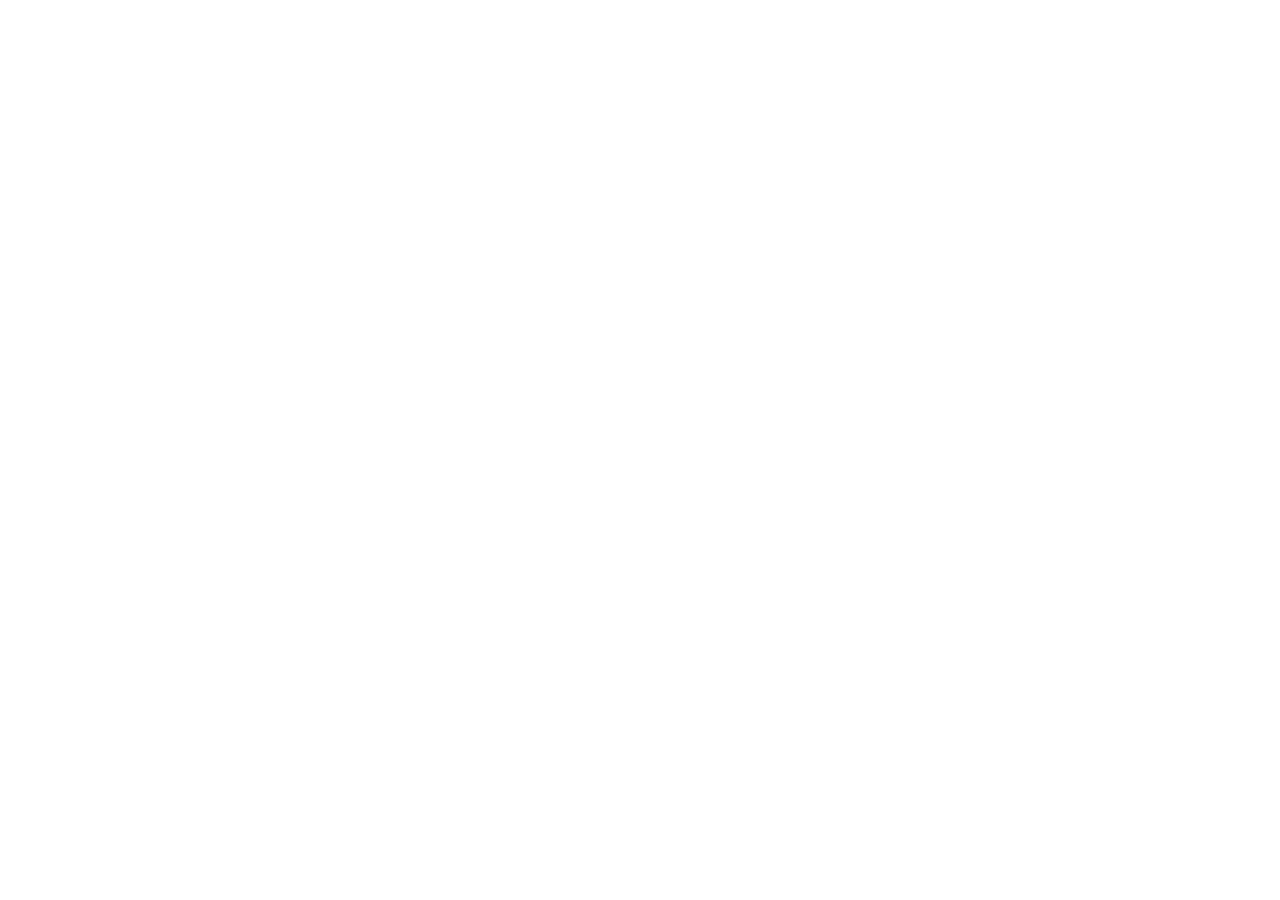
==== 20260713-SPAproject.html @ 319d9d8a "first commit" ====
<!DOCTYPE html>
<html lang="zh-TW">

<head>
    <meta charset="UTF-8">
    <meta name="viewport" content="width=device-width, initial-scale=1.0">
    <title>一頁式商業網站設計作業</title>
    <link rel="stylesheet" href="CSS/bootstrap.min.css">
    <link rel="stylesheet" href="CSS/all.min.css">
    <link rel="stylesheet" href="CSS/20260517burger.css">
    <link rel="stylesheet" href="https://cdnjs.cloudflare.com/ajax/libs/animate.css/4.1.1/animate.min.css" />
    <script src="https://unpkg.com/counterup2@2.0.2/dist/index.js">	</script>
</head>

<body>

</body>

</html>
---- CSS/20260517burger.css ----
/*=======rigisterModal=======*/

/* 全局字體與 Modal 主體 */
.ff-modal-content {
    background-color: #fcfbf7;
    border: 2px solid #4a3b32 !important;
    border-radius: 16px !important;
    font-family: 'Helvetica Neue', Arial, sans-serif;
}

/* 芥末黃頁首 */
.ff-modal-header {
    background-color: #f4d35e;
    border-bottom: 2px solid #4a3b32 !important;
    border-radius: 14px 14px 0 0 !important;
    color: #4a3b32;
}

.ff-btn-close {
    filter: brightness(0.2);
}

/* 左側：會員條款外框 */
.ff-terms-container {
    background-color: #f7f5f0;
    border: 1px solid #e0dbcf;
    border-radius: 8px;
}

.ff-terms-title {
    color: #4a3b32;
}

/* 條款滾動內文區 */
.ff-terms-content {
    max-height: 280px;
    overflow-y: auto;
    font-size: 0.85rem;
    line-height: 1.6;
    color: #6c6359;
}

/* 右側：表單標籤與輸入框 */
.ff-form-label {
    color: #4a3b32;
}

.ff-form-control {
    border-color: #ccd0cf !important;
    border-radius: 6px !important;
    background-color: #fff !important;
}

.ff-form-control:focus {
    border-color: #f4d35e !important;
    /* 聚焦時變成芥末黃 */
    box-shadow: 0 0 0 0.25rem rgba(244, 211, 94, 0.25) !important;
}

/* 條款勾選框與文字 */
.ff-checkbox {
    border-color: #4a3b32 !important;
}

.ff-checkbox-label {
    color: #2a6f97;
}

/* 頁尾按鈕 */
.ff-btn-cancel {
    border-color: #a0988e !important;
    color: #7a7167 !important;
    border-radius: 8px !important;
    font-size: 0.9rem;
}

.ff-btn-cancel:hover {
    background-color: #e0dbcf;
    color: #4a3b32 !important;
}

.ff-btn-submit {
    background-color: #386641 !important;
    color: #ffffff !important;
    border-radius: 8px !important;
    font-size: 0.9rem;
}

.ff-btn-submit:hover {
    background-color: #2a4d31 !important;
}

/*=======loggingModal=======*/

/* 彈窗整體圓角與陰影優化 */
.custom-modal .modal-content {
    border: none;
    border-radius: 16px;
    overflow: hidden;
    box-shadow: 0 10px 30px rgba(0, 0, 0, 0.15);
    background-color: #ffffff;
}

/* 標頭美化：採用藍色漸層 */
.custom-modal .modal-header.bg-primary {
    background: linear-gradient(135deg, #0d6efd 0%, #0a58ca 100%) !important;
    border-bottom: none;
    padding: 20px 24px;
}

.custom-modal .modal-title {
    font-weight: 600;
    letter-spacing: 0.5px;
}

/* 內文區塊間距優化 */
.custom-modal .modal-body {
    padding: 32px 24px;
}

/* 表單標籤與輸入框美化 */
.custom-form-group .form-label {
    font-weight: 500;
    color: #495057;
    margin-bottom: 8px;
    font-size: 0.95rem;
}

.custom-form-group .form-control {
    border: 1.5px solid #dee2e6;
    border-radius: 8px;
    padding: 12px 16px;
    font-size: 0.95rem;
    transition: all 0.2s ease-in-out;
    background-color: #f8f9fa;
}

/* 輸入框聚焦特效 */
.custom-form-group .form-control:focus {
    background-color: #ffffff;
    border-color: #0d6efd;
    box-shadow: 0 0 0 4px rgba(13, 110, 253, 0.15);
    color: #212529;
}

/* 頁尾按鈕美化 */
.custom-modal .modal-footer {
    border-top: 1px solid #f1f3f5;
    padding: 16px 24px 24px;
}

.custom-modal .btn {
    padding: 10px 24px;
    border-radius: 8px;
    font-weight: 500;
    transition: all 0.2s;
}

/* 取消按鈕微調 */
.custom-modal .btn-cancel {
    background-color: #e9ecef;
    border: none;
    color: #495057;
}

.custom-modal .btn-cancel:hover {
    background-color: #dee2e6;
    color: #212529;
}

/* 登入按鈕微調 */
.custom-modal .btn-login {
    background-color: #0d6efd;
    border: none;
    box-shadow: 0 4px 12px rgba(13, 110, 253, 0.2);
}

.custom-modal .btn-login:hover {
    background-color: #0b5ed7;
    transform: translateY(-1px);
    box-shadow: 0 6px 16px rgba(13, 110, 253, 0.3);
}

.custom-modal .btn-login:active {
    transform: translateY(0);
}

/*=======Carousel=======*/

/* --- 輪播圖主體與背景優化 --- */
.custom-commercial-carousel .carousel-item {
    height: 90vh;
    /* 承襲原本的高度設定 */
    background-position: center center;
    background-size: cover;
    background-repeat: no-repeat;
    position: relative;
    overflow: hidden;
}

/* 商業感核心：微漸層遮罩，避免高亮度圖片讓白字隱形 */
.custom-commercial-carousel .carousel-overlay {
    position: absolute;
    top: 0;
    left: 0;
    width: 100%;
    height: 100%;
    background: linear-gradient(180deg,
            rgba(0, 0, 0, 0.2) 0%,
            rgba(0, 0, 0, 0.4) 60%,
            rgba(0, 0, 0, 0.6) 100%);
    z-index: 1;
}

/* --- 文字內容區塊精緻化 --- */
.custom-commercial-carousel .carousel-caption {
    z-index: 2;
    bottom: 15%;
    /* 稍微往上提，留白更顯大氣 */
    padding: 0 20px;
    text-shadow: 0 2px 10px rgba(0, 0, 0, 0.3);
}

/* 文字細節調整 */
.custom-commercial-carousel .tracking-wide {
    letter-spacing: 2px;
    /* 字距加寬，營造品牌高級感 */
}

.custom-commercial-carousel .opacity-90 {
    opacity: 0.85;
    line-height: 1.8;
    /* 加大行距，適合 100 字左右的長文 */
}

.custom-commercial-carousel .max-w-600 {
    max-width: 650px;
    /* 限制內文寬度，避免文字在寬螢幕散開 */
}

/* --- 指示器 (Indicators) 改為現代感條狀 --- */
.custom-commercial-carousel .carousel-indicators [button] {
    display: none;
    /* 防呆 */
}

.custom-commercial-carousel .carousel-indicators button {
    width: 30px;
    height: 4px;
    border-radius: 2px;
    background-color: rgba(255, 255, 255, 0.4);
    border: none;
    margin: 0 5px;
    transition: all 0.3s ease;
}

.custom-commercial-carousel .carousel-indicators button.active {
    width: 50px;
    /* 點選時拉長，充滿動態感 */
    background-color: #ffffff;
}

/* --- 左右控制鈕 (Controls) 高級感微調 --- */
.custom-commercial-carousel .carousel-control-prev,
.custom-commercial-carousel .carousel-control-next {
    width: 5%;
    opacity: 0;
    /* 平時隱藏 */
    transition: all 0.3s ease;
    z-index: 3;
}

/* 滑鼠滑入輪播圖時，控制鈕才溫和浮現 */
.custom-commercial-carousel:hover .carousel-control-prev,
.custom-commercial-carousel:hover .carousel-control-next {
    opacity: 0.7;
}

.custom-commercial-carousel .carousel-control-prev:hover,
.custom-commercial-carousel .carousel-control-next:hover {
    opacity: 1;
}

/* 控制鈕圓形輕奢感外框 */
.custom-commercial-carousel .carousel-control-prev-icon,
.custom-commercial-carousel .carousel-control-next-icon {
    background-size: 45%;
    background-color: rgba(255, 255, 255, 0.1);
    border: 1px solid rgba(255, 255, 255, 0.3);
    padding: 24px;
    border-radius: 50%;
    backdrop-filter: blur(4px);
    /* 磨砂玻璃效果 */
    transition: all 0.2s ease;
}

.custom-commercial-carousel .carousel-control-prev-icon:hover,
.custom-commercial-carousel .carousel-control-next-icon:hover {
    background-color: #ffffff;
    border-color: #ffffff;
    color: #000000;
    filter: invert(1);
    /* 懸停時箭頭變黑色 */
}

/* --- 商業轉場動畫：文字淡入上浮 --- */
.custom-commercial-carousel .carousel-item.active .carousel-caption h5 {
    animation: fadeInUp 0.8s ease forwards;
}

.custom-commercial-carousel .carousel-item.active .carousel-caption p {
    animation: fadeInUp 0.8s ease forwards 0.2s;
    /* 延遲 0.2 秒 */
    opacity: 0;
}

.custom-commercial-carousel .carousel-item.active .caption-action {
    animation: fadeInUp 0.8s ease forwards 0.4s;
    /* 延遲 0.4 秒 */
    opacity: 0;
}

@keyframes fadeInUp {
    from {
        opacity: 0;
        transform: translateY(20px);
    }

    to {
        opacity: 1;
        transform: translateY(0);
    }
}

/*=======Section4=======*/

/* 自訂商業質感樣式 */
.custom-section {
    background-color: #f8f9fa;
    /* bg-light */
    padding-top: 3rem;
    padding-bottom: 3rem;
}

.custom-card {
    background-color: #ffffff;
    border-radius: 1rem;
    /* rounded-4 */
    overflow: hidden;
    box-shadow: 0 .125rem .25rem rgba(0, 0, 0, .075);
    /* shadow-sm */
}

/* 左側圖片區塊 */
.feature-image {
    background-image: url(../images/fastfood4.jpg);
    background-position: center center;
    background-size: cover;
    min-height: 350px;
    /* 確保手機版有一定高度不扁塌 */
}

/* 右側文字區塊 */
.feature-content {
    padding: 1.5rem;
}

/* 讓大標題更有張力 */
.main-title {
    letter-spacing: -1px;
    font-weight: 900;
    /* fw-black */
}

/* 質感小標籤 */
.badge-highlight {
    background-color: #f8d7da;
    /* bg-danger-subtle */
    color: #dc3545;
    /* text-danger */
    padding: 0.25rem 0.5rem;
    border-radius: 0.375rem;
    font-size: 1.25rem;
    /* fs-5 */
    vertical-align: middle;
    font-weight: bold;
}

/* 內文微調 */
.desc-text {
    max-width: 500px;
    line-height: 1.6;
}

/* 數據區塊 */
.stat-border {
    border-top: 1px solid #dee2e6;
    /* border-light */
    padding-top: 1.5rem;
}

.stat-number {
    font-weight: 900;
    color: #1e4620 !important;
    /* 高級感深綠色 */
    margin-bottom: 0;
}

.stat-unit {
    font-size: 0.875rem;
    /* fs-6 */
    color: #6c757d;
    /* text-muted */
    font-weight: normal;
}

/* ── Section 6 ─ 企業形象三欄 ──────────────────── */

#s06 {
    background: #0f0f0f;
    padding: 5rem 0;
}

.s06-container {
    max-width: 1100px;
    margin: 0 auto;
    padding: 0 1.5rem;
}

/* 三欄 Grid，中間細線分隔 */
.s06-grid {
    display: grid;
    grid-template-columns: repeat(3, 1fr);
    gap: 2px;
    background: #222;
    /* 露出的 2px gap 即為分隔線顏色 */
    border: 2px solid #222;
    border-radius: 18px;
    overflow: hidden;
}

/* 每一欄 */
.s06-card {
    background: #0f0f0f;
    padding: 3.5rem 2.5rem;
    display: flex;
    flex-direction: column;
    align-items: center;
    text-align: center;
    border-top: 3px solid transparent;
    transition: background 0.3s;
}

.s06-card:hover {
    background: #161616;
}

/* 上方 accent 色條 */
.s06-c1 {
    border-top-color: #e8a820;
}

.s06-c2 {
    border-top-color: #4ab8d4;
}

.s06-c3 {
    border-top-color: #888;
}

/* 圓形 icon 底座 */
.s06-icon-wrap {
    width: 90px;
    height: 90px;
    border-radius: 50%;
    display: flex;
    align-items: center;
    justify-content: center;
    margin-bottom: 1.8rem;
    font-size: 2.2rem;
    flex-shrink: 0;
}

.s06-c1 .s06-icon-wrap {
    background: rgba(232, 168, 32, .12);
    color: #e8a820;
}

.s06-c2 .s06-icon-wrap {
    background: rgba(74, 184, 212, .12);
    color: #4ab8d4;
}

.s06-c3 .s06-icon-wrap {
    background: rgba(200, 200, 200, .08);
    color: #bbb;
}

/* 小標籤（eyebrow） */
.s06-eyebrow {
    font-size: 0.72rem;
    font-weight: 700;
    letter-spacing: 0.18em;
    text-transform: uppercase;
    margin-bottom: 0.6rem;
}

.s06-c1 .s06-eyebrow {
    color: #e8a820;
}

.s06-c2 .s06-eyebrow {
    color: #4ab8d4;
}

.s06-c3 .s06-eyebrow {
    color: #888;
}

/* 主標題 */
.s06-title {
    font-size: 1.15rem;
    font-weight: 700;
    color: #f0f0f0;
    line-height: 1.55;
    margin-bottom: 0;
}

/* 短底線裝飾 */
.s06-divider {
    width: 32px;
    height: 2px;
    border-radius: 2px;
    margin: 1.1rem auto;
    flex-shrink: 0;
}

.s06-c1 .s06-divider {
    background: #e8a820;
}

.s06-c2 .s06-divider {
    background: #4ab8d4;
}

.s06-c3 .s06-divider {
    background: #666;
}

/* 內文 */
.s06-body {
    font-size: 0.9rem;
    color: #999;
    line-height: 1.9;
    margin: 0;
}

/* ── Section 7 ─ 服務項目（左圖右文） ──────────── */

#s07 {
    background: #f5f3ee;
    min-height: 520px;
}

/* 圖片右側漸層，讓圖自然收邊 */
.s07-img-overlay {
    position: absolute;
    inset: 0;
    background: linear-gradient(to right, rgba(0, 0, 0, .15) 0%, rgba(0, 0, 0, 0) 100%);
    pointer-events: none;
}

/* 整體文字卡片 */
.s07-text {
    background: #f5f3ee !important;
    padding: 4rem 3rem !important;
    margin: 0 !important;
    border-radius: 0 !important;
    z-index: 1;
}

/* eyebrow 小標籤 */
.s07-eyebrow {
    font-size: 0.72rem;
    font-weight: 700;
    letter-spacing: 0.2em;
    text-transform: uppercase;
    color: #c08a10;
    margin-bottom: 0.7rem;
}

/* 主標題：左側金色邊線 */
.s07-heading {
    font-size: 1.6rem !important;
    font-weight: 800 !important;
    color: #111 !important;
    line-height: 1.45 !important;
    border-left: 4px solid #e8a820;
    padding-left: 1rem;
    margin-bottom: 1.2rem !important;
}

/* 主內文 */
.s07-body {
    font-size: 0.93rem;
    color: #555;
    line-height: 1.9;
    margin-bottom: 1.8rem;
    padding-left: 1.1rem;
}

/* 查看更多按鈕 */
.s07-btn {
    display: inline-block;
    padding: 0.55rem 2rem;
    border: 2px solid #2a7a2a !important;
    border-radius: 30px !important;
    color: #2a7a2a !important;
    font-size: 0.88rem;
    font-weight: 700;
    letter-spacing: 0.06em;
    background: transparent !important;
    margin-bottom: 2.2rem;
    transition: background 0.2s, color 0.2s;
}

.s07-btn:hover {
    background: #2a7a2a !important;
    color: #fff !important;
}

/* Features 區域：上分隔線 */
.s07-features-row {
    border-top: 1px solid #dedad2;
    padding-top: 1rem;
    margin-top: 0.5rem;
}

/* 單一 feature 卡 */
.s07-feature {
    display: flex;
    flex-direction: column;
    gap: 0.4rem;
}

/* icon 小方塊 */
.s07-feature-icon {
    width: 40px;
    height: 40px;
    border-radius: 10px;
    background: #fff8e6;
    border: 1px solid #f0e0a8;
    display: flex;
    align-items: center;
    justify-content: center;
    font-size: 1rem;
    color: #e8a820;
    margin-bottom: 0.5rem;
}

/* feature 小標題 */
.s07-feature-title {
    font-size: 1rem !important;
    font-weight: 700 !important;
    color: #111 !important;
    margin-bottom: 0.3rem !important;
}

/* feature 說明文字 */
.s07-feature-body {
    font-size: 0.87rem;
    color: #777;
    line-height: 1.85;
    margin: 0;
}

/* RWD：手機時左側圖收起，內容全寬 */
@media (max-width: 768px) {
    #s07 {
        min-height: auto;
    }

    .s07-text {
        padding: 2.5rem 1.5rem !important;
    }
}

/* RWD：768px 以下改單欄 */
@media (max-width: 768px) {
    .s06-grid {
        grid-template-columns: 1fr;
        gap: 1px;
    }

    .s06-card {
        padding: 2.5rem 1.8rem;
        border-top-width: 0;
        border-left: 3px solid transparent;
    }

    .s06-c1 {
        border-left-color: #e8a820;
        border-top: none;
    }

    .s06-c2 {
        border-left-color: #4ab8d4;
        border-top: none;
    }

    .s06-c3 {
        border-left-color: #888;
        border-top: none;
    }
}

/* 媒體查詢：電腦版 (md 以上) 文字靠左，並加大內襯空間 */
@media (min-width: 768px) {
    .feature-content {
        padding: 3rem !important;
        text-align: left !important;
    }
}
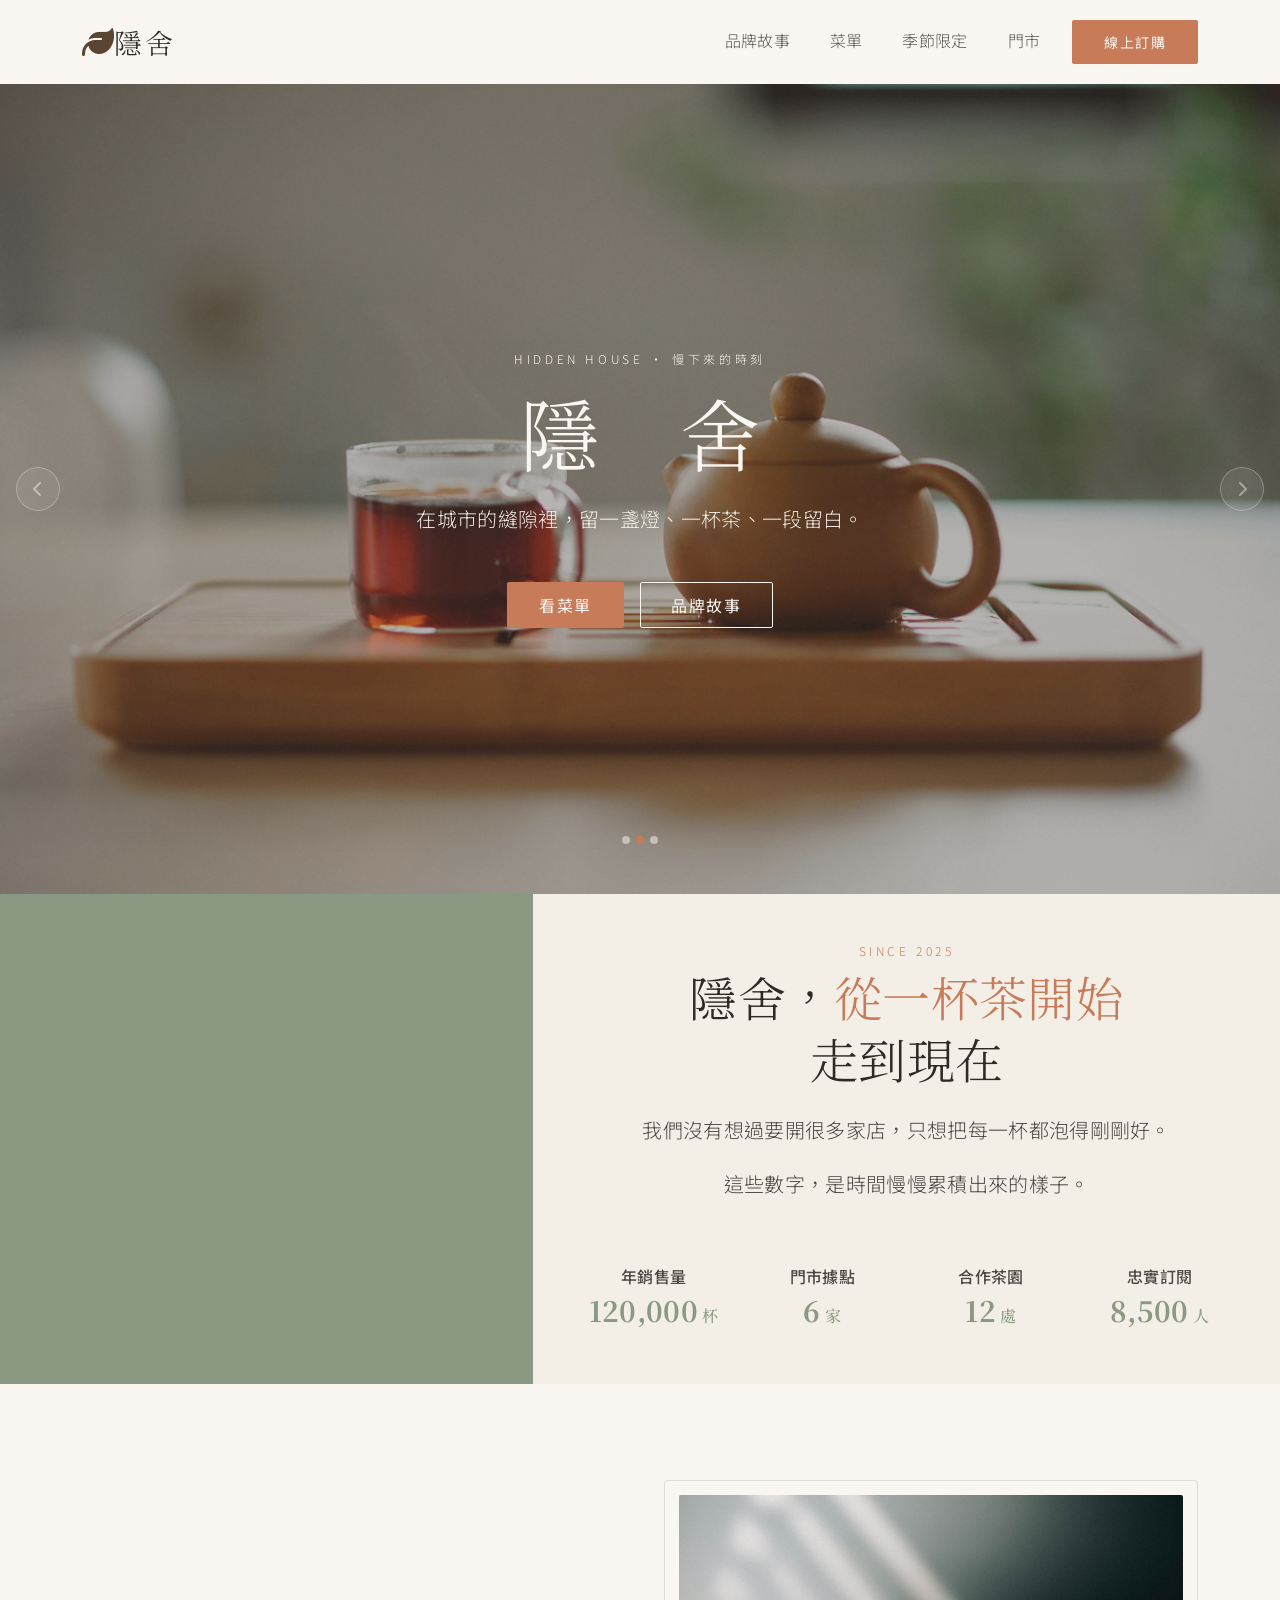
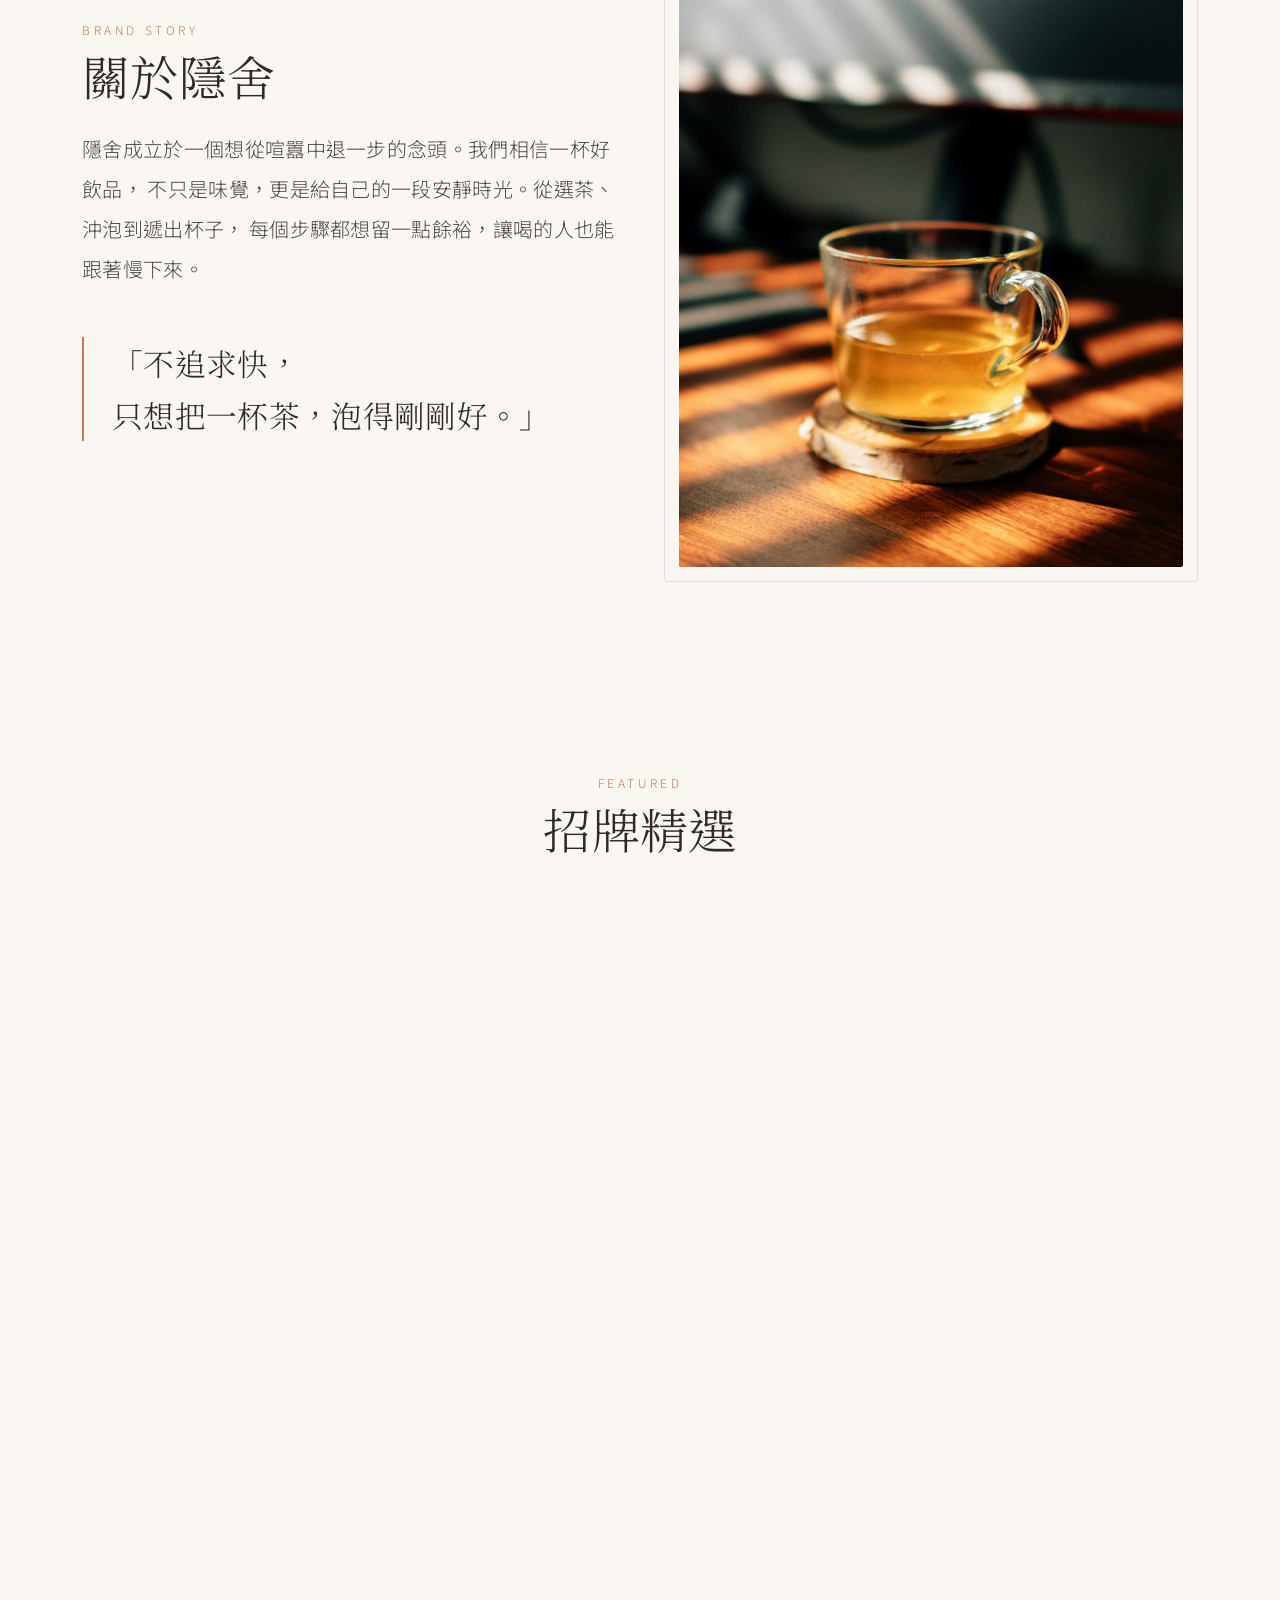
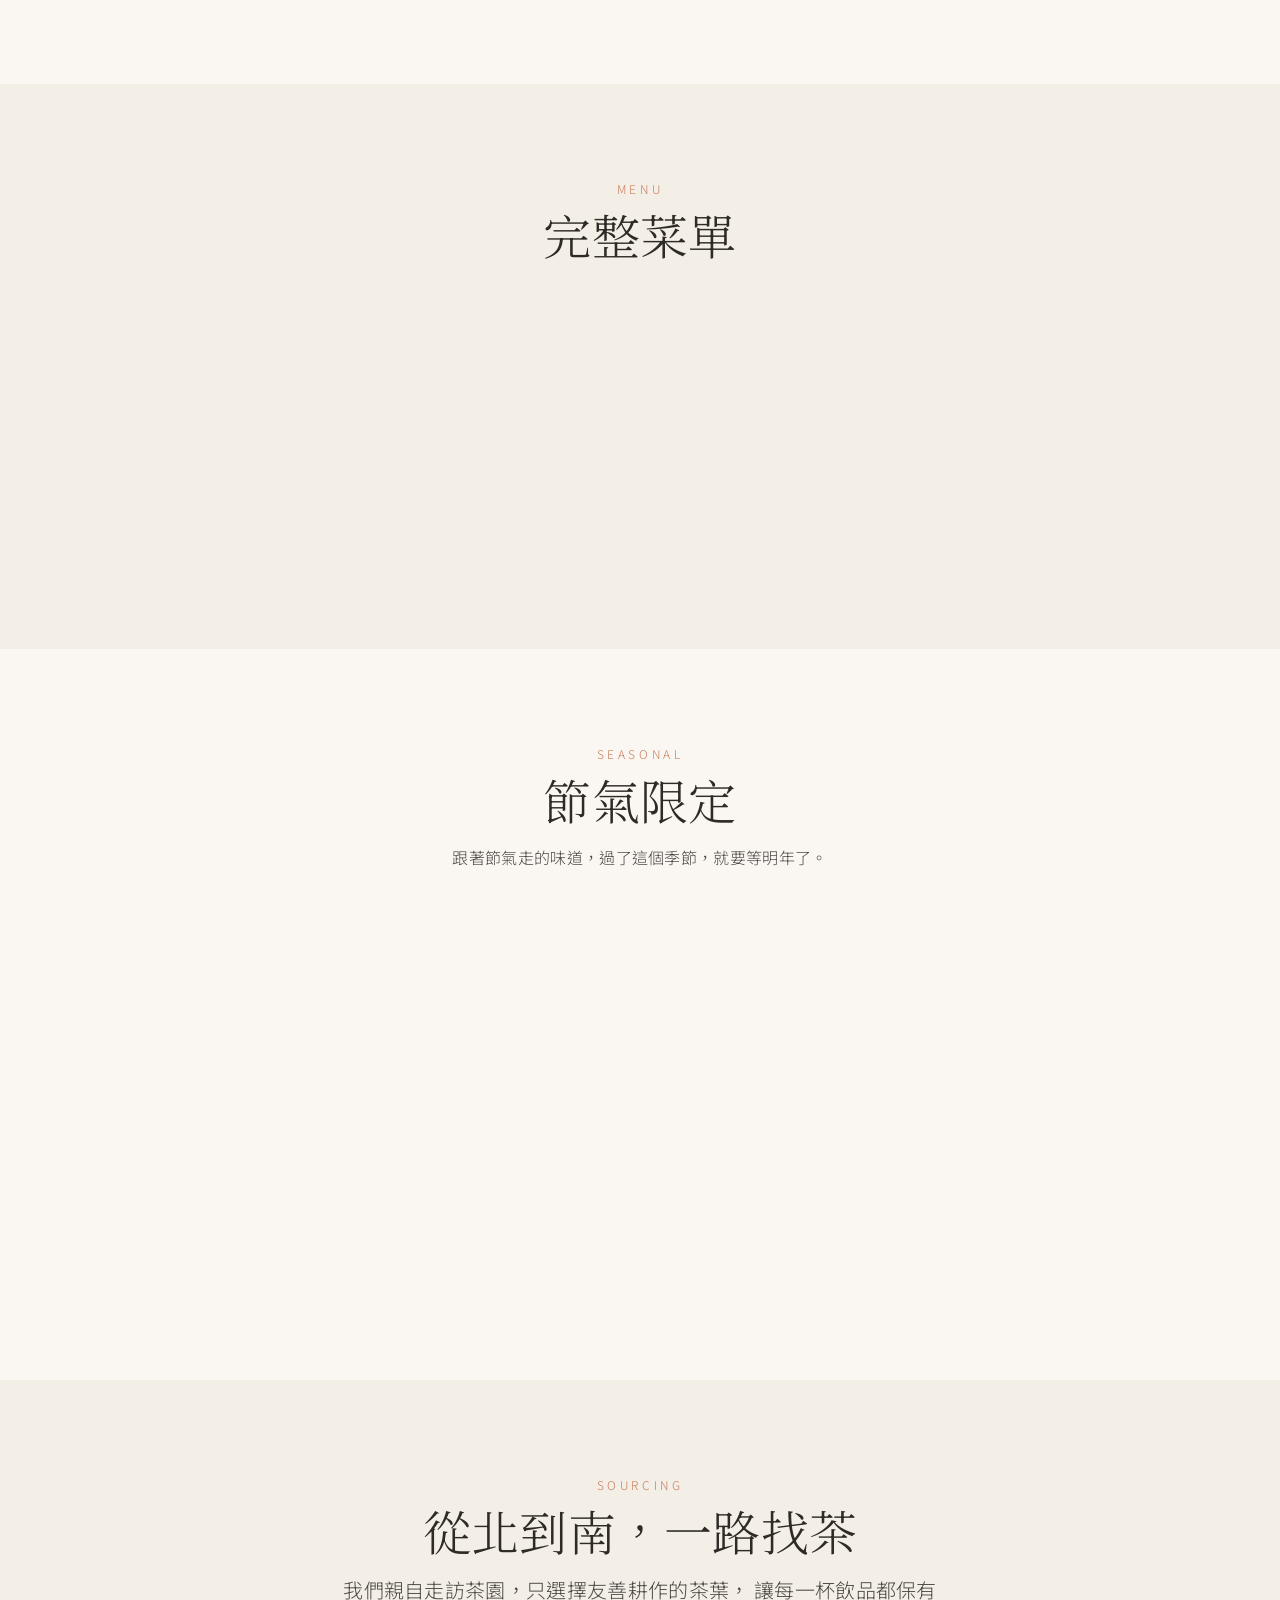
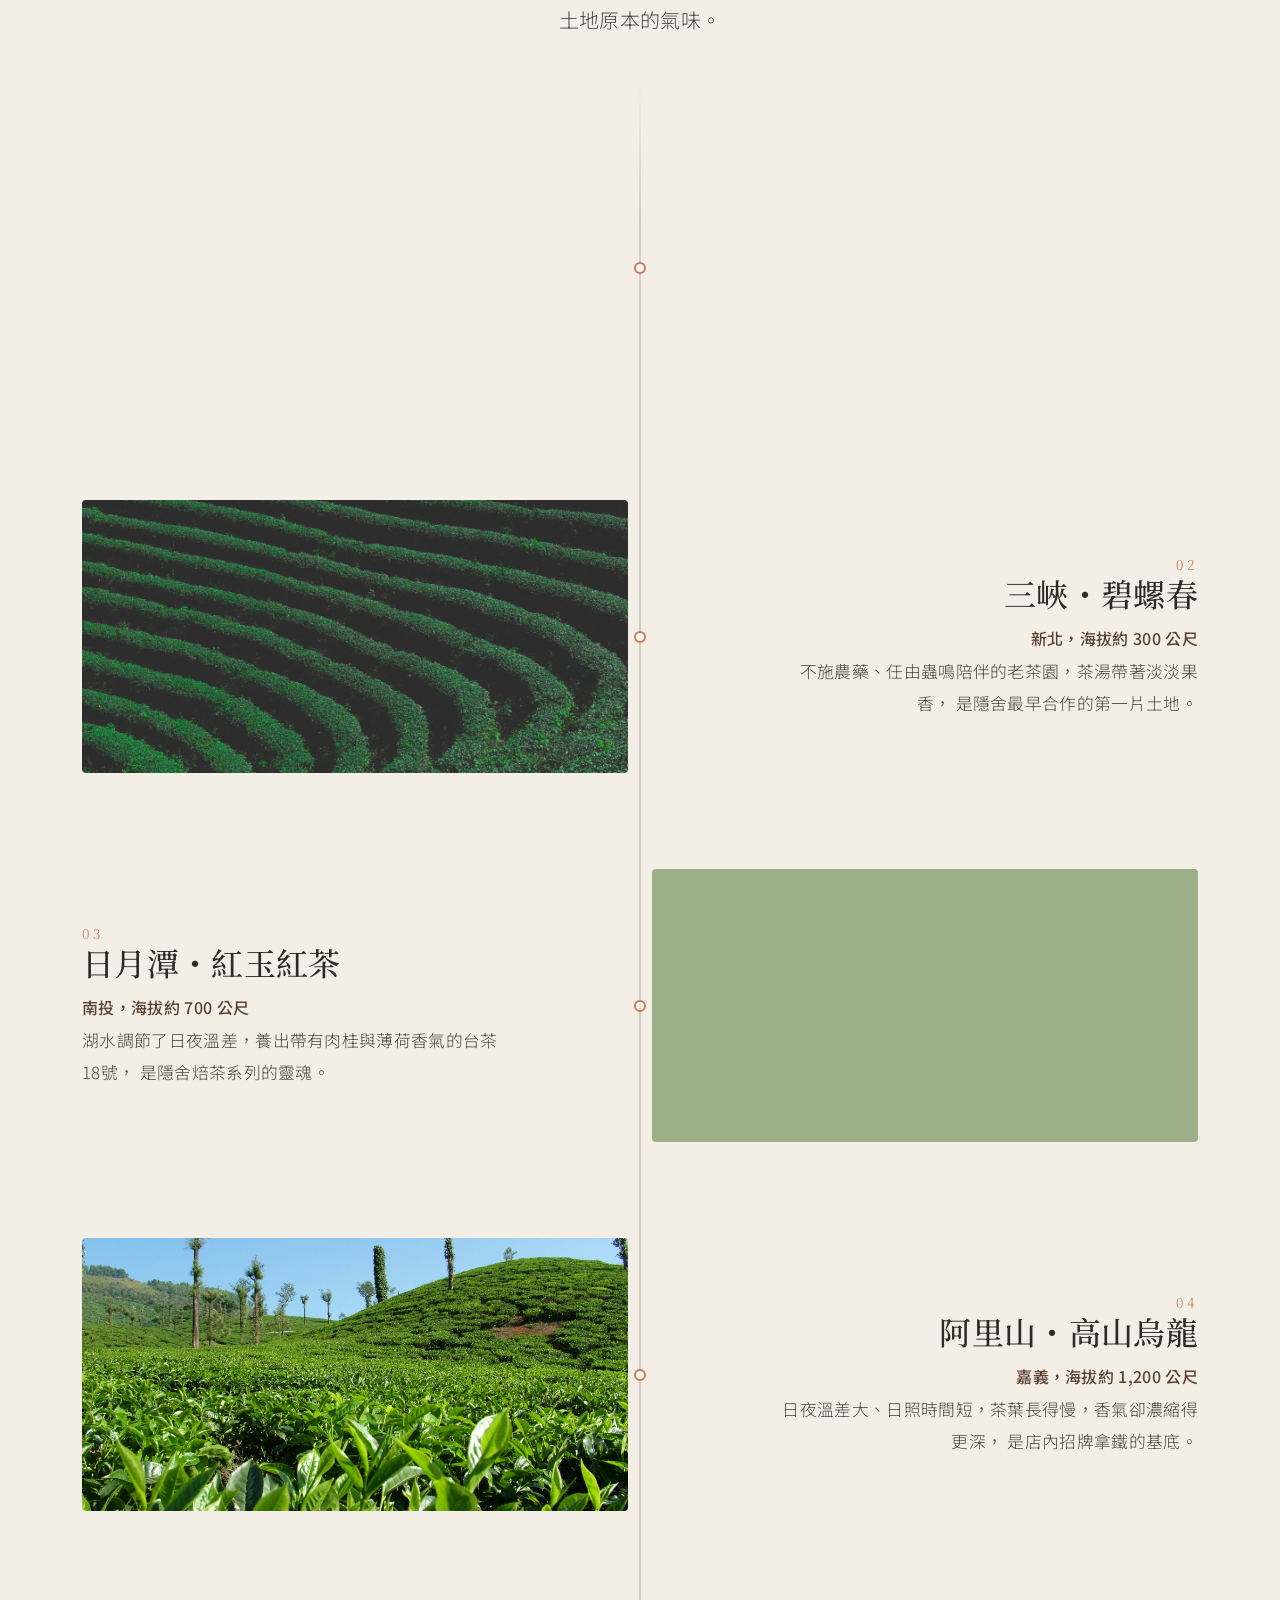
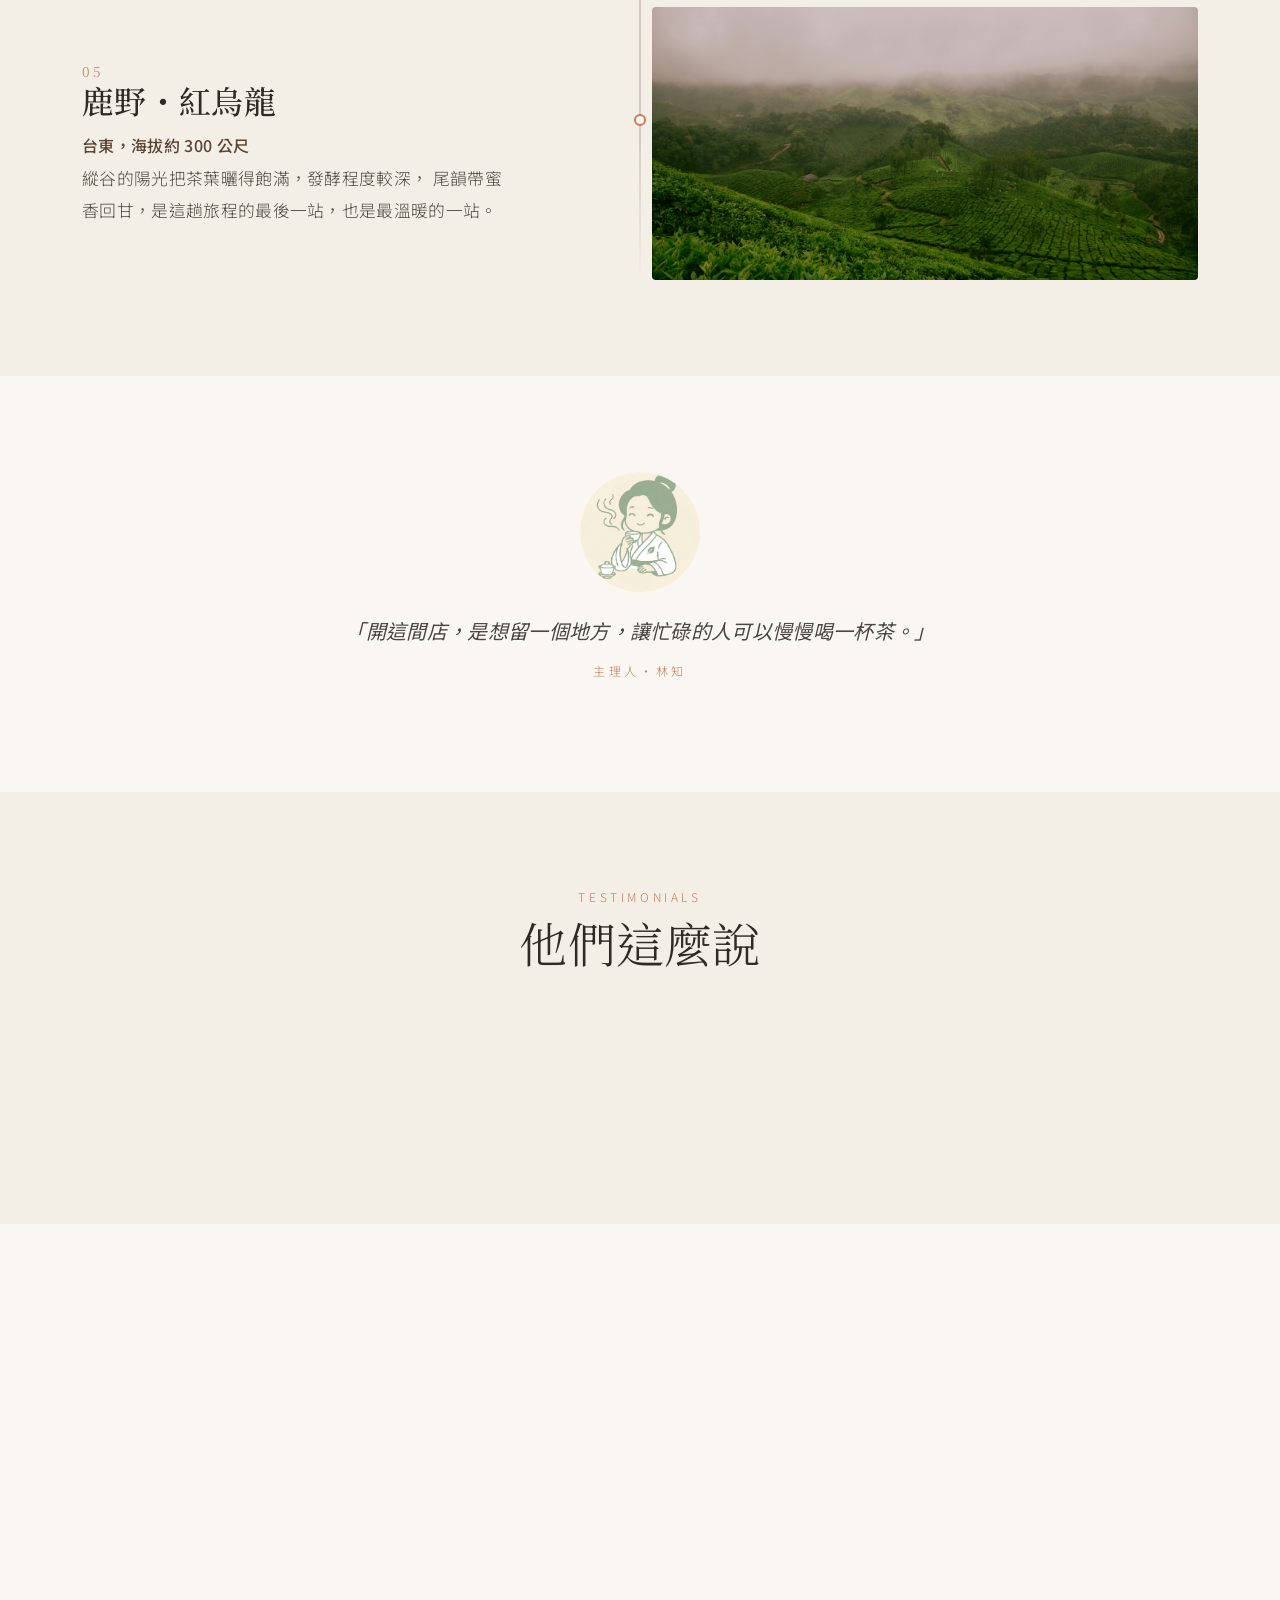
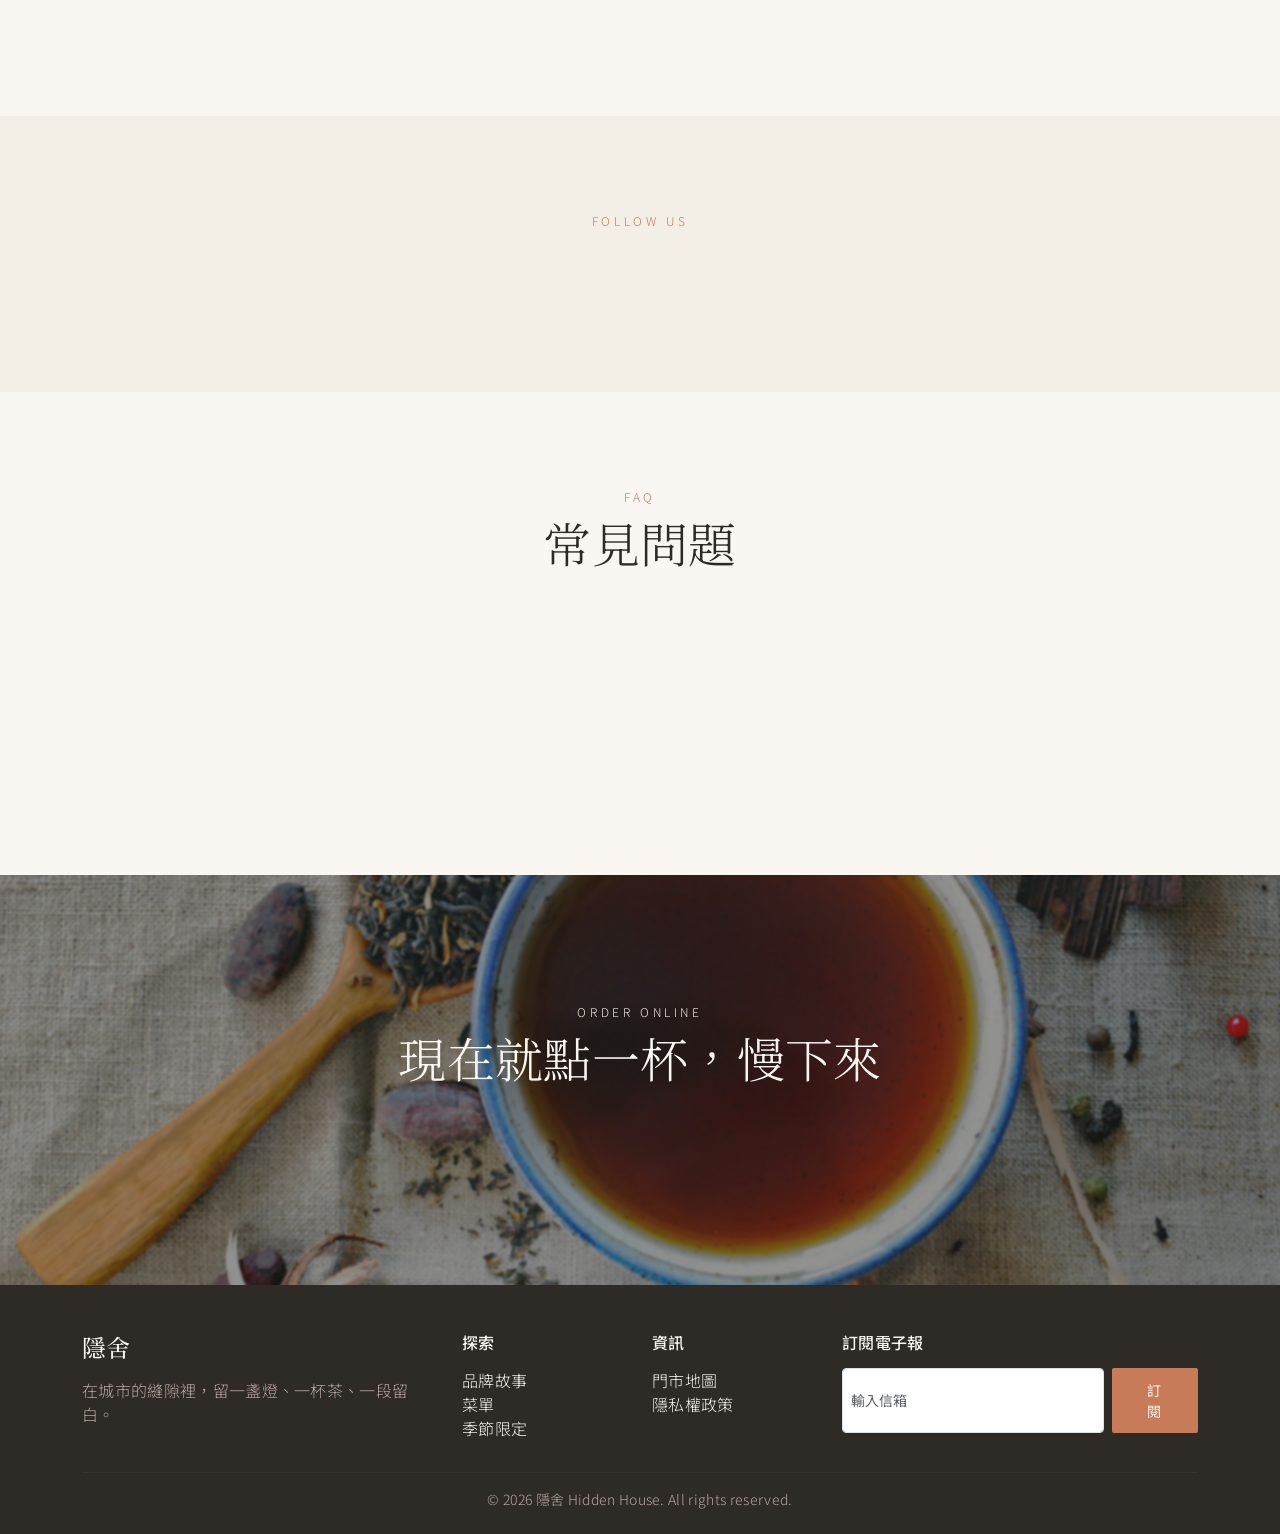
==== commit 9ee70c65: "V1.0" ====
--- a/20260713-SPAproject.html
+++ b/20260713-SPAproject.html
@@ -1,19 +1,945 @@
 <!DOCTYPE html>
-<html lang="zh-TW">
+<html lang="zh-Hant">
 
 <head>
     <meta charset="UTF-8">
     <meta name="viewport" content="width=device-width, initial-scale=1.0">
-    <title>一頁式商業網站設計作業</title>
-    <link rel="stylesheet" href="CSS/bootstrap.min.css">
-    <link rel="stylesheet" href="CSS/all.min.css">
-    <link rel="stylesheet" href="CSS/20260517burger.css">
-    <link rel="stylesheet" href="https://cdnjs.cloudflare.com/ajax/libs/animate.css/4.1.1/animate.min.css" />
-    <script src="https://unpkg.com/counterup2@2.0.2/dist/index.js">	</script>
+    <title>隱舍 Hidden House</title>
+
+    <!-- Bootstrap 5 -->
+    <link rel="stylesheet" href="CSS/color.css">
+    <link href="https://cdnjs.cloudflare.com/ajax/libs/bootstrap/5.3.3/css/bootstrap.min.css" rel="stylesheet">
+    <link href="https://cdnjs.cloudflare.com/ajax/libs/font-awesome/6.5.2/css/all.min.css" rel="stylesheet">
+    <link rel="stylesheet" href="https://cdnjs.cloudflare.com/ajax/libs/animate.css/4.1.1/animate.min.css">
+    <link
+        href="https://fonts.googleapis.com/css2?family=Noto+Serif+TC:wght@400;600;700&family=Noto+Sans+TC:wght@300;400;500&display=swap"
+        rel="stylesheet">
+    <script src="https://unpkg.com/counterup2@2.0.2/dist/index.js"></script>
+    <style>
+        :root {
+            /* 主色 Primary */
+            --oat-white: #F3EEE6;
+            --misty-blue: #A8B5B8;
+            --matcha-green: #8A9A82;
+
+            /* 輔色 Secondary */
+            --caramel-brown: #B08968;
+            --lotus-pink: #D9BBB0;
+            --sage-green: #9CAF88;
+            --taro-grey: #B7A6A0;
+            --milktea-brown: #C9A27E;
+
+            /* 點綴色 Accent */
+            --terracotta: #C77B58;
+            --honey-yellow: #E8B86D;
+            --pine-teal: #7A9E9F;
+            --misty-pink: #E3C9C0;
+
+            /* 文字/背景/線條 */
+            --cocoa-brown: #5C4433;
+            --ink-black: #2E2A26;
+            --warm-white: #FAF7F2;
+            --graphite-grey: #4A4744;
+        }
+
+        body {
+            font-family: 'Noto Sans TC', sans-serif;
+            color: var(--cocoa-brown);
+            background-color: var(--warm-white);
+            font-weight: 300;
+            letter-spacing: 0.02em;
+        }
+
+        h1,
+        h2,
+        h3,
+        .display-font {
+            font-family: 'Noto Serif TC', serif;
+            color: var(--ink-black);
+        }
+
+        .section-pad {
+            padding: 6rem 0;
+        }
+
+        .section-divider {
+            width: 1px;
+            height: 48px;
+            background: var(--graphite-grey);
+            opacity: 0.3;
+            margin: 0 auto;
+        }
+
+        .btn-terracotta {
+            background-color: var(--terracotta);
+            color: var(--warm-white);
+            border: none;
+            padding: 0.7rem 2rem;
+            border-radius: 2px;
+            letter-spacing: 0.1em;
+        }
+
+        .btn-terracotta:hover {
+            background-color: var(--caramel-brown);
+            color: var(--warm-white);
+        }
+
+        .btn-outline-brand {
+            border: 1px solid var(--graphite-grey);
+            color: var(--ink-black);
+            padding: 0.65rem 1.9rem;
+            border-radius: 2px;
+            letter-spacing: 0.1em;
+        }
+
+        .btn-outline-brand:hover {
+            background-color: var(--ink-black);
+            color: var(--warm-white);
+        }
+
+        .eyebrow {
+            letter-spacing: 0.3em;
+            font-size: 0.75rem;
+            color: var(--terracotta);
+            text-transform: uppercase;
+        }
+
+        .bg-soft {
+            background-color: var(--oat-white);
+        }
+
+        .bg-sage {
+            background-color: var(--sage-green);
+        }
+
+        .card-brand {
+            background: var(--warm-white);
+            border: 1px solid rgba(74, 71, 68, 0.1);
+            border-radius: 4px;
+            transition: transform .3s ease;
+        }
+
+        .card-brand:hover {
+            transform: translateY(-6px);
+        }
+
+        footer a {
+            color: var(--warm-white);
+        }
+
+        /* Hero 輪播按鍵 */
+        .carousel-control-prev,
+        .carousel-control-next {
+            z-index: 3;
+            width: 6%;
+        }
+
+        .hero-arrow {
+            display: inline-flex;
+            align-items: center;
+            justify-content: center;
+            width: 44px;
+            height: 44px;
+            border-radius: 50%;
+            background: rgba(250, 247, 242, 0.15);
+            border: 1px solid rgba(250, 247, 242, 0.6);
+            color: var(--warm-white);
+            font-size: 1rem;
+            backdrop-filter: blur(2px);
+            transition: background .3s ease;
+        }
+
+        .carousel-control-prev:hover .hero-arrow,
+        .carousel-control-next:hover .hero-arrow {
+            background: rgba(199, 123, 88, 0.7);
+            border-color: var(--terracotta);
+        }
+
+        #heroCarousel .carousel-indicators {
+            z-index: 3;
+        }
+
+        #heroCarousel .carousel-indicators button {
+            background-color: var(--warm-white);
+            opacity: 0.5;
+            width: 8px;
+            height: 8px;
+            border-radius: 50%;
+        }
+
+        #heroCarousel .carousel-indicators button.active {
+            opacity: 1;
+            background-color: var(--terracotta);
+        }
+
+        .wow {
+            visibility: hidden;
+        }
+
+        @media (prefers-reduced-motion: reduce) {
+            .wow {
+                visibility: visible !important;
+                animation: none !important;
+            }
+        }
+    </style>
 </head>
 
-<body>
-
+<body data-bs-spy="scroll" data-bs-target="#navMenu" data-bs-offset="90" tabindex="0">
+
+    <!-- ========== 1. NAVBAR 導覽列 ========== -->
+    <nav class="navbar navbar-expand-lg sticky-top" id="mainNav" style="background-color: var(--warm-white);">
+        <div class="container py-2">
+            <i class="fa-solid fa-leaf fa-2x"></i>
+            <a class="navbar-brand display-font fs-3" href="#hero" style="letter-spacing:0.1em;">隱舍</a>
+            <button class="navbar-toggler" type="button" data-bs-toggle="collapse" data-bs-target="#navMenu">
+                <span class="navbar-toggler-icon"></span>
+            </button>
+            <div class="collapse navbar-collapse justify-content-end" id="navMenu">
+                <ul class="navbar-nav gap-lg-4 text-center">
+                    <li class="nav-item"><a class="nav-link" href="#s04-story-manifesto">品牌故事</a></li>
+                    <li class="nav-item"><a class="nav-link" href="#menu">菜單</a></li>
+                    <li class="nav-item"><a class="nav-link" href="#seasonal">季節限定</a></li>
+                    <li class="nav-item"><a class="nav-link" href="#locator">門市</a></li>
+                    <li class="nav-item"><a class="btn btn-terracotta btn-sm" href="#order">線上訂購</a></li>
+                </ul>
+            </div>
+        </div>
+    </nav>
+
+    <!-- ========== 2. HERO 首頁主視覺 ========== -->
+    <header id="hero" class="position-relative" style="min-height: 90vh; overflow: hidden;">
+        <!-- 背景輪播 -->
+        <div id="heroCarousel" class="carousel slide position-absolute top-0 start-0 w-100 h-100"
+            data-bs-ride="carousel" data-bs-interval="4000">
+            <div class="carousel-inner h-100">
+                <div class="carousel-item active h-100" style="min-height: 90vh; background-color: var(--misty-blue);">
+                    <img src="images/tea1.jpg" class="w-100 h-100" style="object-fit:cover;">
+                </div>
+                <div class="carousel-item h-100" style="min-height: 90vh; background-color: var(--sage-green);">
+                    <img src="images/tea4.jpg" class="w-100 h-100" style="object-fit:cover;">
+                </div>
+                <div class="carousel-item h-100" style="min-height: 90vh; background-color: var(--milktea-brown);">
+                    <img src="images/tea3.jpg" class="w-100 h-100" style="object-fit:cover;">
+                </div>
+            </div>
+
+            <!-- 左右切換按鍵 -->
+            <button class="carousel-control-prev" type="button" data-bs-target="#heroCarousel" data-bs-slide="prev">
+                <span class="hero-arrow"><i class="fa-solid fa-chevron-left"></i></span>
+                <span class="visually-hidden">上一張</span>
+            </button>
+            <button class="carousel-control-next" type="button" data-bs-target="#heroCarousel" data-bs-slide="next">
+                <span class="hero-arrow"><i class="fa-solid fa-chevron-right"></i></span>
+                <span class="visually-hidden">下一張</span>
+            </button>
+
+            <!-- 底部指示點 -->
+            <div class="carousel-indicators" style="bottom: 24px;">
+                <button type="button" data-bs-target="#heroCarousel" data-bs-slide-to="0" class="active"></button>
+                <button type="button" data-bs-target="#heroCarousel" data-bs-slide-to="1"></button>
+                <button type="button" data-bs-target="#heroCarousel" data-bs-slide-to="2"></button>
+            </div>
+        </div>
+
+        <!-- 暗色遮罩，確保文字可讀 -->
+        <div class="position-absolute top-0 start-0 w-100 h-100" style="background: rgba(46,42,38,0.35); z-index: 1;">
+        </div>
+
+        <!-- 文字內容 -->
+        <div class="container position-relative text-center d-flex flex-column justify-content-center align-items-center"
+            style="min-height: 90vh; z-index: 2;">
+            <p class="eyebrow mb-3" style="color: var(--warm-white);">HIDDEN HOUSE · 慢下來的時刻</p>
+            <h1 class="display-1 display-font mb-4" style="color: var(--warm-white);">隱　舍</h1>
+            <p class="fs-5 mb-5 mx-auto" style="max-width: 560px; color: var(--oat-white);">
+                在城市的縫隙裡，留一盞燈、一杯茶、一段留白。
+            </p>
+            <div class="d-flex justify-content-center gap-3">
+                <a href="#menu" class="btn btn-terracotta">看菜單</a>
+                <a href="#s04-story-manifesto" class="btn btn-outline-brand"
+                    style="border-color: var(--warm-white); color: var(--warm-white);">品牌故事</a>
+            </div>
+        </div>
+    </header>
+
+    <!-- ========== 3. 數據 ========== -->
+    <section id="s03">
+        <div class="row g-0">
+            <div class="col-md-5"
+                style="background-image: url(images/tea7.jpg); background-position:center center; background-size:cover; min-height: 420px; background-color: var(--matcha-green);">
+                <!-- 建議放茶葉沖泡、店內一角等有生活感的照片 -->
+            </div>
+            <div class="col-md-7 py-5 px-4 px-md-5 d-flex flex-column justify-content-center text-center bg-soft">
+                <p class="eyebrow mb-2">SINCE 2025</p>
+                <div class="display-5 display-font mb-1">隱舍，<span class="wow animate__fadeInUp" data-wow-duration="2s"
+                        data-wow-delay="0s" data-wow-iteration="1" style="color: var(--terracotta);">從一杯茶開始</span></div>
+                <div class="display-5 display-font mb-4">走到現在</div>
+                <p class="fs-5" style="color: var(--graphite-grey); line-height: 1.9;">
+                    我們沒有想過要開很多家店，只想把每一杯都泡得剛剛好。
+                </p>
+                <p class="fs-5" style="color: var(--graphite-grey); line-height: 1.9;">
+                    這些數字，是時間慢慢累積出來的樣子。
+                </p>
+                <div class="row mt-5">
+                    <div class="col-6 col-md-3 mb-4 mb-md-0">
+                        <div class="h6" style="color: var(--graphite-grey);">年銷售量</div>
+                        <div class="h3 display-font fw-bold s03-counter-num01" style="color: var(--matcha-green);">
+                            120,000<span class="h6 ms-1">杯</span></div>
+                    </div>
+                    <div class="col-6 col-md-3 mb-4 mb-md-0">
+                        <div class="h6" style="color: var(--graphite-grey);">門市據點</div>
+                        <div class="h3 display-font fw-bold s03-counter-num02" style="color: var(--matcha-green);">
+                            6<span class="h6 ms-1">家</span></div>
+                    </div>
+                    <div class="col-6 col-md-3">
+                        <div class="h6" style="color: var(--graphite-grey);">合作茶園</div>
+                        <div class="h3 display-font fw-bold s03-counter-num03" style="color: var(--matcha-green);">
+                            12<span class="h6 ms-1">處</span></div>
+                    </div>
+                    <div class="col-6 col-md-3">
+                        <div class="h6" style="color: var(--graphite-grey);">忠實訂閱</div>
+                        <div class="h3 display-font fw-bold s03-counter-num04" style="color: var(--matcha-green);">
+                            8,500<span class="h6 ms-1">人</span></div>
+                    </div>
+                </div>
+            </div>
+        </div>
+    </section>
+
+    <!-- ========== 4. BRAND STORY + MANIFESTO 品牌理念與宣言 ========== -->
+    <section id="s04-story-manifesto" class="section-pad section-block">
+        <div class="container">
+            <div class="row g-5 align-items-center">
+
+                <!-- 左側：品牌理念 + 宣言 -->
+                <div class="col-lg-6 order-2 order-lg-1 wow animate__fadeInLeft" data-wow-duration="1s"
+                    data-wow-delay="0s" data-wow-iteration="1">
+                    <p class="eyebrow mb-2">BRAND STORY</p>
+                    <h2 class="display-5 mb-4">關於隱舍</h2>
+                    <p class="fs-5 mb-5" style="color: var(--graphite-grey); line-height: 2;">
+                        隱舍成立於一個想從喧囂中退一步的念頭。我們相信一杯好飲品，
+                        不只是味覺，更是給自己的一段安靜時光。從選茶、沖泡到遞出杯子，
+                        每個步驟都想留一點餘裕，讓喝的人也能跟著慢下來。
+                    </p>
+
+                    <div class="manifesto-quote">
+                        <p class="display-font manifesto-text mb-0">
+                            「不追求快，<br>只想把一杯茶，泡得剛剛好。」
+                        </p>
+                    </div>
+                </div>
+
+                <!-- 右側：直式圖片 -->
+                <div class="col-lg-6 order-1 order-lg-2 wow animate__fadeInRight" data-wow-duration="2s"
+                    data-wow-delay="0s" data-wow-iteration="1">
+                    <div class="portrait-frame">
+                        <div class="portrait-image" style="background-image: url(images/tea2.jpg);"></div>
+                    </div>
+                </div>
+
+            </div>
+        </div>
+    </section>
+
+    <!-- ========== 5. FEATURED DRINKS 招牌飲品精選 ========== -->
+    <section id="featured" class="section-pad">
+        <div class="container">
+            <div class="text-center mb-5">
+                <p class="eyebrow mb-2">FEATURED</p>
+                <h2 class="display-5">招牌精選</h2>
+            </div>
+            <div class="row g-4">
+                <div class="col-md-4">
+                    <div class="card-brand p-4 h-100 text-center wow animate__fadeInUp" data-wow-duration="1.5s"
+                        data-wow-delay="0s" data-wow-iteration="1" style="background-color: var(--misty-pink);">
+                        <div class="mb-3"
+                            style="height:540px; border-radius:4px; background-image: url(images/spot1.png); background-size: cover; background-position:center center;">
+                        </div>
+                        <h4 class="mb-2">霧粉烏龍拿鐵</h4>
+                        <p style="color: var(--graphite-grey);">烏龍茶湯與鮮奶的柔軟相遇</p>
+                    </div>
+                </div>
+                <div class="col-md-4">
+                    <div class="card-brand p-4 h-100 text-center wow animate__fadeInDown" data-wow-duration="1.5s"
+                        data-wow-delay="1s" data-wow-iteration="1" style="background-color: var(--sage-green);">
+                        <div class="mb-3"
+                            style="height:540px; border-radius:4px;background-image: url(images/spot2.png); background-size: cover; background-position:center center;">
+                        </div>
+                        <h4 class="mb-2">鼠尾草氣泡青</h4>
+                        <p style="color: var(--graphite-grey);">清爽草本香氣，微氣泡口感</p>
+                    </div>
+                </div>
+                <div class="col-md-4">
+                    <div class="card-brand p-4 h-100 text-center  wow animate__fadeInUp" data-wow-duration="1.5s"
+                        data-wow-delay="2s" data-wow-iteration="1" style="background-color: var(--honey-yellow);">
+                        <div class="mb-3"
+                            style="height:540px; border-radius:4px;background-image: url(images/spot3.png); background-size: cover; background-position:center center;">
+                        </div>
+                        <h4 class="mb-2">蜜柑焙茶</h4>
+                        <p style="color: var(--graphite-grey);">焙火香氣搭配蜜柑果香</p>
+                    </div>
+                </div>
+            </div>
+        </div>
+    </section>
+
+    <!-- ========== 6. FULL MENU 完整菜單 ========== -->
+    <section id="menu" class="section-pad bg-soft section-block">
+        <div class="container">
+            <div class="text-center mb-5">
+                <p class="eyebrow mb-2">MENU</p>
+                <h2 class="display-5">完整菜單</h2>
+            </div>
+            <div class="row g-5 wow animate__fadeIn" data-wow-duration="2s" data-wow-delay="0s" data-wow-iteration="1">
+
+                <div class="col-md-3">
+                    <h5 class="display-font border-bottom pb-2 mb-3">茶飲</h5>
+                    <div class="d-flex justify-content-between mb-2"><span>清香烏龍</span><span>$65</span></div>
+                    <div class="d-flex justify-content-between mb-2"><span>蜜香紅茶</span><span>$65</span></div>
+                    <div class="d-flex justify-content-between mb-2"><span>四季青茶</span><span>$60</span></div>
+                    <div class="d-flex justify-content-between mb-2"><span>桂花烏龍</span><span>$70</span></div>
+                    <div class="d-flex justify-content-between mb-2"><span>蜜柑焙茶</span><span>$85</span></div>
+                    <div class="d-flex justify-content-between mb-2"><span>焙茶拿鐵</span><span>$85</span></div>
+                </div>
+
+                <div class="col-md-3">
+                    <h5 class="display-font border-bottom pb-2 mb-3">咖啡</h5>
+                    <div class="d-flex justify-content-between mb-2"><span>手沖單品</span><span>$120</span></div>
+                    <div class="d-flex justify-content-between mb-2"><span>燕麥拿鐵</span><span>$95</span></div>
+                    <div class="d-flex justify-content-between mb-2"><span>美式咖啡</span><span>$75</span></div>
+                    <div class="d-flex justify-content-between mb-2"><span>玄米拿鐵</span><span>$95</span></div>
+                    <div class="d-flex justify-content-between mb-2"><span>霧粉烏龍拿鐵</span><span>$95</span></div>
+                    <div class="d-flex justify-content-between mb-2"><span>肉桂卡布奇諾</span><span>$100</span></div>
+                </div>
+
+                <div class="col-md-3">
+                    <h5 class="display-font border-bottom pb-2 mb-3">氣泡飲</h5>
+                    <div class="d-flex justify-content-between mb-2"><span>草本氣泡</span><span>$85</span></div>
+                    <div class="d-flex justify-content-between mb-2"><span>果香氣泡</span><span>$85</span></div>
+                    <div class="d-flex justify-content-between mb-2"><span>青梅氣泡</span><span>$90</span></div>
+                    <div class="d-flex justify-content-between mb-2"><span>柚香氣泡</span><span>$90</span></div>
+                    <div class="d-flex justify-content-between mb-2"><span>薄荷萊姆氣泡</span><span>$85</span></div>
+                    <div class="d-flex justify-content-between mb-2"><span>鼠尾草氣泡青</span><span>$100</span></div>
+                </div>
+
+                <div class="col-md-3">
+                    <h5 class="display-font border-bottom pb-2 mb-3">季節限定</h5>
+                    <div class="d-flex justify-content-between mb-2"><span>立冬・薑烤紅茶</span><span>$95</span></div>
+                    <div class="d-flex justify-content-between mb-2"><span>小滿・青梅氣泡</span><span>$90</span></div>
+                    <div class="d-flex justify-content-between mb-2"><span>白露・桂花烏龍拿鐵</span><span>$100</span></div>
+                    <div class="d-flex justify-content-between mb-2"><span>詳見季節限定專區</span><span>—</span></div>
+                </div>
+
+            </div>
+        </div>
+    </section>
+
+    <!-- ========== 7. SEASONAL SERIES 季節限定系列 ========== -->
+    <section id="seasonal" class="section-pad section-block">
+        <div class="container">
+            <div class="text-center mb-5">
+                <p class="eyebrow mb-2">SEASONAL</p>
+                <h2 class="display-5">節氣限定</h2>
+                <p class="fs-6 mx-auto mt-3" style="max-width: 480px; color: var(--graphite-grey);">
+                    跟著節氣走的味道，過了這個季節，就要等明年了。
+                </p>
+            </div>
+
+            <div class="row g-4">
+
+                <div class="col-md-4 wow animate__fadeInLeft" data-wow-duration="2.5s" data-wow-delay="0s"
+                    data-wow-iteration="1">
+                    <div class="s07-card" style="background-color: var(--pine-teal); color: var(--warm-white);">
+                        <div class="s07-icon" style="background: rgba(250,247,242,0.15); color: var(--warm-white);">
+                            <i class="fa-solid fa-fire"></i>
+                        </div>
+                        <p class="s07-term">立冬</p>
+                        <h4 class="display-font mb-2">薑烤紅茶</h4>
+                        <p class="s07-desc" style="color: rgba(250,247,242,0.85);">
+                            炙烤老薑的辛香，融進紅茶的醇厚，喝完手心是暖的。
+                        </p>
+                        <div class="s07-footer" style="border-color: rgba(250,247,242,0.3);">
+                            <span><i class="fa-solid fa-mug-hot me-1"></i>熱飲限定</span>
+                            <span class="s07-price">$95</span>
+                        </div>
+                    </div>
+                </div>
+
+                <div class="col-md-4 wow animate__fadeInLeft" data-wow-duration="2s" data-wow-delay="0s"
+                    data-wow-iteration="1">
+                    <div class="s07-card" style="background-color: var(--lotus-pink); color: var(--ink-black);">
+                        <div class="s07-icon" style="background: rgba(46,42,38,0.08); color: var(--caramel-brown);">
+                            <i class="fa-solid fa-seedling"></i>
+                        </div>
+                        <p class="s07-term" style="color: var(--caramel-brown);">小滿</p>
+                        <h4 class="display-font mb-2">青梅氣泡</h4>
+                        <p class="s07-desc" style="color: var(--graphite-grey);">
+                            初夏青梅醃漬的酸甜，配上氣泡的輕盈，喝一口就清醒。
+                        </p>
+                        <div class="s07-footer" style="border-color: rgba(46,42,38,0.15);">
+                            <span><i class="fa-solid fa-glass-water me-1"></i>冰飲限定</span>
+                            <span class="s07-price">$90</span>
+                        </div>
+                    </div>
+                </div>
+
+                <div class="col-md-4 wow animate__fadeInLeft" data-wow-duration="1.5s" data-wow-delay="0s"
+                    data-wow-iteration="1">
+                    <div class="s07-card"
+                        style="background-color: var(--oat-white); color: var(--caramel-brown); border: 1px solid rgba(176,137,104,0.25);">
+                        <div class="s07-icon" style="background: rgba(176,137,104,0.12); color: var(--caramel-brown);">
+                            <i class="fa-solid fa-sun"></i>
+                        </div>
+                        <p class="s07-term">白露</p>
+                        <h4 class="display-font mb-2">桂花烏龍拿鐵</h4>
+                        <p class="s07-desc" style="color: var(--graphite-grey);">
+                            秋日桂花香氣裹著烏龍與鮮奶，尾韻回甘，像午後的一場小睡。
+                        </p>
+                        <div class="s07-footer" style="border-color: rgba(176,137,104,0.25);">
+                            <span><i class="fa-solid fa-mug-saucer me-1"></i>冷熱皆宜</span>
+                            <span class="s07-price">$100</span>
+                        </div>
+                    </div>
+                </div>
+
+            </div>
+        </div>
+    </section>
+
+    <!-- ========== 8. TEA GARDEN TIMELINE 選材故事：從北到南的茶園 ========== -->
+    <section id="sourcing" class="section-pad bg-soft">
+        <div class="container">
+            <div class="text-center mb-5">
+                <p class="eyebrow mb-2">SOURCING</p>
+                <h2 class="display-5 mb-3">從北到南，一路找茶</h2>
+                <p class="fs-5 mx-auto" style="max-width: 600px; color: var(--graphite-grey);">
+                    我們親自走訪茶園，只選擇友善耕作的茶葉，
+                    讓每一杯飲品都保有土地原本的氣味。
+                </p>
+            </div>
+
+            <div class="s08-timeline">
+
+                <div class="row align-items-center s08-timeline-point">
+                    <div class="col-md-6 mt-3 wow animate__fadeInLeft" data-wow-duration="2s" data-wow-delay="0s"
+                        data-wow-iteration="1">
+                        <div class="s08-text">
+                            <p class="s08-step">01</p>
+                            <div class="h2 display-font s08-title">坪林・文山包種</div>
+                            <p class="h6 s08-sub mt-3">新北，海拔約 400 公尺</p>
+                            <p class="s08-desc">緊鄰翡翠水庫的山谷，終年雲霧繚繞，茶葉輕發酵，
+                                喝起來像雨後的空氣，清而不澀。</p>
+                        </div>
+                    </div>
+                    <div class="col-md-6 wow animate__fadeInRight" data-wow-duration="2s" data-wow-delay="0s"
+                        data-wow-iteration="1">
+                        <div class="s08-img" style="background-image:url(images/mountain1.jpg);"></div>
+                    </div>
+                </div>
+
+                <div class="row align-items-center flex-row-reverse s08-timeline-point">
+                    <div class="col-md-6 mt-3 wow animate__fadeInRight" data-wow-duration="2s" data-wow-delay="0s"
+                        data-wow-iteration="1">
+                        <div class="s08-text text-md-end">
+                            <p class="s08-step">02</p>
+                            <div class="h2 display-font s08-title">三峽・碧螺春</div>
+                            <p class="h6 s08-sub mt-3">新北，海拔約 300 公尺</p>
+                            <p class="s08-desc">不施農藥、任由蟲鳴陪伴的老茶園，茶湯帶著淡淡果香，
+                                是隱舍最早合作的第一片土地。</p>
+                        </div>
+                    </div>
+                    <div class="col-md-6 wow animate__fadeInLeft" data-wow-duration="2s" data-wow-delay="0s"
+                        data-wow-iteration="1">
+                        <div class="s08-img" style="background-image:url(images/mountain2.jpg);"></div>
+                    </div>
+                </div>
+
+                <div class="row align-items-center s08-timeline-point">
+                    <div class="col-md-6 mt-3 wow animate__fadeInLeft" data-wow-duration="2s" data-wow-delay="0s"
+                        data-wow-iteration="1">
+                        <div class="s08-text">
+                            <p class="s08-step">03</p>
+                            <div class="h2 display-font s08-title">日月潭・紅玉紅茶</div>
+                            <p class="h6 s08-sub mt-3">南投，海拔約 700 公尺</p>
+                            <p class="s08-desc">湖水調節了日夜溫差，養出帶有肉桂與薄荷香氣的台茶18號，
+                                是隱舍焙茶系列的靈魂。</p>
+                        </div>
+                    </div>
+                    <div class="col-md-6 wow animate__fadeInRight" data-wow-duration="2s" data-wow-delay="0s"
+                        data-wow-iteration="1">
+                        <div class="s08-img" style="background-image:url(images/mountain3.jpg);"></div>
+                    </div>
+                </div>
+
+                <div class="row align-items-center flex-row-reverse s08-timeline-point">
+                    <div class="col-md-6 mt-3 wow animate__fadeInRight" data-wow-duration="2s" data-wow-delay="0s"
+                        data-wow-iteration="1">
+                        <div class="s08-text text-md-end">
+                            <p class="s08-step">04</p>
+                            <div class="h2 display-font s08-title">阿里山・高山烏龍</div>
+                            <p class="h6 s08-sub mt-3">嘉義，海拔約 1,200 公尺</p>
+                            <p class="s08-desc">日夜溫差大、日照時間短，茶葉長得慢，香氣卻濃縮得更深，
+                                是店內招牌拿鐵的基底。</p>
+                        </div>
+                    </div>
+                    <div class="col-md-6 wow animate__fadeInLeft" data-wow-duration="2s" data-wow-delay="0s"
+                        data-wow-iteration="1">
+                        <div class="s08-img" style="background-image:url(images/mountain4.jpg);"></div>
+                    </div>
+                </div>
+
+                <div class="row align-items-center s08-timeline-point s08-last">
+                    <div class="col-md-6 mt-3 wow animate__fadeInLeft" data-wow-duration="2s" data-wow-delay="0s"
+                        data-wow-iteration="1">
+                        <div class="s08-text">
+                            <p class="s08-step">05</p>
+                            <div class="h2 display-font s08-title">鹿野・紅烏龍</div>
+                            <p class="h6 s08-sub mt-3">台東，海拔約 300 公尺</p>
+                            <p class="s08-desc">縱谷的陽光把茶葉曬得飽滿，發酵程度較深，
+                                尾韻帶蜜香回甘，是這趟旅程的最後一站，也是最溫暖的一站。</p>
+                        </div>
+                    </div>
+                    <div class="col-md-6 wow animate__fadeInRight" data-wow-duration="2s" data-wow-delay="0s"
+                        data-wow-iteration="1">
+                        <div class="s08-img" style="background-image:url(images/mountain5.jpg);"></div>
+                    </div>
+                </div>
+
+            </div>
+        </div>
+    </section>
+
+    <!-- ========== 9. FOUNDER'S NOTE 主理人的話 ========== -->
+    <section class="section-pad">
+        <div class="container">
+            <div class="row justify-content-center text-center wow animate__fadeInUp" data-wow-duration="3s"
+                data-wow-delay="0s" data-wow-iteration="1">
+                <div class="col-lg-7">
+                    <div class="rounded-circle mx-auto mb-4"
+                        style="width:120px; height:120px; background-image: url(images/boss.png); background-size: cover;">
+                    </div>
+                    <p class="fs-5 fst-italic mb-3 fw-bolder" style="color: var(--graphite-grey);">
+                        「開這間店，是想留一個地方，讓忙碌的人可以慢慢喝一杯茶。」
+                    </p>
+                    <p class="eyebrow">主理人・林知</p>
+                </div>
+            </div>
+        </div>
+    </section>
+
+    <!-- ========== 10. TESTIMONIALS 顧客故事 ========== -->
+    <section class="section-pad bg-soft">
+        <div class="container">
+            <div class="text-center mb-5">
+                <p class="eyebrow mb-2">TESTIMONIALS</p>
+                <h2 class="display-5">他們這麼說</h2>
+            </div>
+            <div class="row g-4">
+                <div class="col-md-4 wow animate__fadeInLeft" data-wow-duration="2s" data-wow-delay="0s"
+                    data-wow-iteration="1">
+                    <div class="card-brand p-4 h-100">
+                        <p style="color: var(--graphite-grey);">「像是躲進城市裡的一片森林。」</p>
+                        <p class="eyebrow mt-3 mb-0">— @tea.lover</p>
+                    </div>
+                </div>
+                <div class="col-md-4 wow animate__fadeInLeft" data-wow-duration="1.5s" data-wow-delay="0s"
+                    data-wow-iteration="1">
+                    <div class="card-brand p-4 h-100">
+                        <p style="color: var(--graphite-grey);">「每次來都覺得心跳慢下來了。」</p>
+                        <p class="eyebrow mt-3 mb-0">— @slowdays</p>
+                    </div>
+                </div>
+                <div class="col-md-4 wow animate__fadeInLeft" data-wow-duration="1s" data-wow-delay="0s"
+                    data-wow-iteration="1">
+                    <div class="card-brand p-4 h-100">
+                        <p style="color: var(--graphite-grey);">「文字與茶香一樣值得回味。」</p>
+                        <p class="eyebrow mt-3 mb-0">— @paper.and.tea</p>
+                    </div>
+                </div>
+            </div>
+        </div>
+    </section>
+
+    <!-- ========== 11. STORE LOCATOR 門市資訊/地圖 ========== -->
+    <section id="locator" class="section-pad section-block">
+        <div class="container">
+            <div class="row g-5 align-items-center">
+                <div class="col-lg-6 wow animate__fadeInDown" data-wow-duration="2s" data-wow-delay="0s"
+                    data-wow-iteration="1">
+                    <p class="eyebrow mb-2">VISIT US</p>
+                    <h2 class="display-5 mb-4">門市資訊</h2>
+                    <p class="mb-2"><i class="fa-solid fa-location-dot me-2"></i>台中市西屯區協和里工業區一路100號</p>
+                    <p class="mb-2"><i class="fa-solid fa-clock me-2"></i>週一至週日 08:00–17:00</p>
+                    <p class="mb-0"><i class="fa-solid fa-phone me-2"></i>04-2359-2181</p>
+                </div>
+                <div class="col-lg-6 wow animate__fadeIn" data-wow-duration="2s" data-wow-delay="0s"
+                    data-wow-iteration="1">
+                    <div style="height:300px; background-color: var(--misty-blue); border-radius:4px;">
+                        <iframe
+                            src="https://www.google.com/maps/embed?pb=!1m18!1m12!1m3!1d14560.308431333297!2d120.60917759666965!3d24.169028408380324!2m3!1f0!2f0!3f0!3m2!1i1024!2i768!4f13.1!3m3!1m2!1s0x34693e048d342aa9%3A0x2b6f18a6783fa3b!2z5Yue5YuV6YOo5Yue5YuV5Yqb55m85bGV572y5Lit5b2w5oqV5YiG572y77yI6Ie65Lit6IG36KiT5bGA77yJ!5e0!3m2!1szh-TW!2stw!4v1782711170109!5m2!1szh-TW!2stw"
+                            width="100%" height="360" style="border:0;" allowfullscreen="" loading="lazy"
+                            referrerpolicy="strict-origin-when-cross-origin"></iframe>
+                    </div>
+                </div>
+            </div>
+        </div>
+    </section>
+
+    <!-- ========== 12. SOCIAL LINKS 社群連結 ========== -->
+    <section class="section-pad bg-soft text-center">
+        <div class="container">
+            <p class="eyebrow mb-4">FOLLOW US</p>
+            <div class="d-flex justify-content-center gap-4 fs-3">
+                <a href="#" style="color: var(--ink-black);"><i class="fa-brands fa-instagram wow animate__bounce"
+                        aria-label="Instagram" data-wow-duration="1s" data-wow-delay="0s"
+                        data-wow-iteration="1"></i></a>
+                <a href="#" style="color: var(--ink-black);"><i class="fa-brands fa-facebook wow animate__bounce"
+                        aria-label="Facebook" data-wow-duration="1s" data-wow-delay="0.25s"
+                        data-wow-iteration="1"></i></a>
+                <a href="#" style="color: var(--ink-black);"><i class="fa-brands fa-threads wow animate__bounce"
+                        aria-label="Threads" data-wow-duration="1s" data-wow-delay="0.5s"
+                        data-wow-iteration="1"></i></a>
+                <a href="#" style="color: var(--ink-black);"><i class="fa-brands fa-line wow animate__bounce"
+                        aria-label="Line" data-wow-duration="1s" data-wow-delay="0.75s" data-wow-iteration="1"></i></a>
+            </div>
+        </div>
+    </section>
+
+    <!-- ========== 13. FAQ 常見問題 ========== -->
+    <section class="section-pad">
+        <div class="container">
+            <div class="text-center mb-5">
+                <p class="eyebrow mb-2">FAQ</p>
+                <h2 class="display-5">常見問題</h2>
+            </div>
+            <div class="row justify-content-center wow animate__fadeInLeft" data-wow-duration="2s" data-wow-delay="0s"
+                data-wow-iteration="1">
+                <div class="col-lg-8">
+                    <div class="accordion" id="faqAccordion">
+                        <div class="accordion-item">
+                            <h2 class="accordion-header">
+                                <button class="accordion-button collapsed" type="button" data-bs-toggle="collapse"
+                                    data-bs-target="#faq1">
+                                    提供外送服務嗎？
+                                </button>
+                            </h2>
+                            <div id="faq1" class="accordion-collapse collapse" data-bs-parent="#faqAccordion">
+                                <div class="accordion-body">是的，可透過主要外送平台訂購。</div>
+                            </div>
+                        </div>
+                        <div class="accordion-item">
+                            <h2 class="accordion-header">
+                                <button class="accordion-button collapsed" type="button" data-bs-toggle="collapse"
+                                    data-bs-target="#faq2">
+                                    有會員制度嗎？
+                                </button>
+                            </h2>
+                            <div id="faq2" class="accordion-collapse collapse" data-bs-parent="#faqAccordion">
+                                <div class="accordion-body">加入電子報即可享有會員優惠通知。</div>
+                            </div>
+                        </div>
+                        <div class="accordion-item">
+                            <h2 class="accordion-header">
+                                <button class="accordion-button collapsed" type="button" data-bs-toggle="collapse"
+                                    data-bs-target="#faq3">
+                                    可以客製甜度冰塊嗎？
+                                </button>
+                            </h2>
+                            <div id="faq3" class="accordion-collapse collapse" data-bs-parent="#faqAccordion">
+                                <div class="accordion-body">全品項皆可調整甜度與冰塊。</div>
+                            </div>
+                        </div>
+                    </div>
+                </div>
+            </div>
+        </div>
+    </section>
+
+    <!-- ========== 14. ONLINE ORDER CTA 線上訂購（含模糊背景 + 訂購 Modal） ========== -->
+    <section id="order" class="s14-order position-relative text-center section-block">
+        <div class="s14-bg" style="background-image: url(images/tea5.jpg);"></div>
+        <div class="s14-overlay"></div>
+
+        <div class="container position-relative" style="z-index: 2;">
+            <p class="eyebrow mb-2" style="color: var(--oat-white);">ORDER ONLINE</p>
+            <h2 class="display-5 mb-4" style="color: var(--warm-white);">現在就點一杯，慢下來</h2>
+            <button type="button" class="btn btn-terracotta wow animate__zoomIn" data-bs-toggle="modal"
+                data-bs-target="#orderModal" data-wow-duration="1s" data-wow-delay="0s" data-wow-iteration="1">
+                立即訂購
+            </button>
+        </div>
+    </section>
+
+    <!-- 訂購 Modal -->
+    <div class="modal fade" id="orderModal" tabindex="-1" aria-labelledby="orderModalLabel" aria-hidden="true">
+        <div class="modal-dialog modal-dialog-centered">
+            <div class="modal-content s14-modal-content">
+
+                <div class="modal-header s14-modal-header">
+                    <h5 class="modal-title display-font" id="orderModalLabel">
+                        <i class="fa-solid fa-mug-hot me-2" style="color: var(--terracotta);"></i>線上訂購
+                    </h5>
+                    <button type="button" class="btn-close" data-bs-dismiss="modal" aria-label="Close"></button>
+                </div>
+
+                <div class="modal-body">
+                    <form id="orderForm">
+
+                        <div class="mb-3">
+                            <label for="orderName" class="form-label s14-label">訂購人姓名</label>
+                            <input type="text" class="form-control s14-input" id="orderName" placeholder="請輸入姓名"
+                                required>
+                        </div>
+
+                        <div class="row">
+                            <div class="col-6 mb-3">
+                                <label for="orderItem" class="form-label s14-label">品項</label>
+                                <select class="form-select s14-input" id="orderItem" required>
+                                    <option value="" selected disabled>請選擇</option>
+                                    <option>清香烏龍</option>
+                                    <option>蜜香紅茶</option>
+                                    <option>焙茶拿鐵</option>
+                                    <option>草本氣泡</option>
+                                    <option>青梅氣泡</option>
+                                    <option>桂花烏龍拿鐵</option>
+                                </select>
+                            </div>
+                            <div class="col-6 mb-3">
+                                <label for="orderQty" class="form-label s14-label">杯數</label>
+                                <input type="number" class="form-control s14-input" id="orderQty" min="1" value="1"
+                                    required>
+                            </div>
+                        </div>
+
+                        <div class="row">
+                            <div class="col-6 mb-3">
+                                <label for="orderSugar" class="form-label s14-label">甜度</label>
+                                <select class="form-select s14-input" id="orderSugar" required>
+                                    <option value="" selected disabled>請選擇</option>
+                                    <option>正常糖</option>
+                                    <option>少糖</option>
+                                    <option>半糖</option>
+                                    <option>微糖</option>
+                                    <option>無糖</option>
+                                </select>
+                            </div>
+                            <div class="col-6 mb-3">
+                                <label for="orderIce" class="form-label s14-label">冰塊</label>
+                                <select class="form-select s14-input" id="orderIce" required>
+                                    <option value="" selected disabled>請選擇</option>
+                                    <option>正常冰</option>
+                                    <option>少冰</option>
+                                    <option>微冰</option>
+                                    <option>去冰</option>
+                                    <option>溫熱</option>
+                                </select>
+                            </div>
+                        </div>
+
+                        <div class="mb-2">
+                            <label class="form-label s14-label d-block">運送方式</label>
+                            <div class="s14-radio-group">
+                                <input type="radio" class="btn-check" name="orderDelivery" id="deliveryPickup"
+                                    autocomplete="off" checked>
+                                <label class="btn s14-radio-btn" for="deliveryPickup">
+                                    <i class="fa-solid fa-store me-1"></i>到店取貨
+                                </label>
+
+                                <input type="radio" class="btn-check" name="orderDelivery" id="deliveryShip"
+                                    autocomplete="off">
+                                <label class="btn s14-radio-btn" for="deliveryShip">
+                                    <i class="fa-solid fa-motorcycle me-1"></i>外送
+                                </label>
+                            </div>
+                        </div>
+
+                    </form>
+                </div>
+
+                <div class="modal-footer s14-modal-footer">
+                    <button type="button" class="btn btn-outline-brand" data-bs-dismiss="modal">取消</button>
+                    <button type="submit" form="orderForm" class="btn btn-terracotta">確認送出</button>
+                </div>
+
+            </div>
+        </div>
+    </div>
+
+    <!-- ========== 15. FOOTER 頁尾 ========== -->
+    <footer class="pt-5 pb-4" style="background-color: var(--ink-black);">
+        <div class="container">
+            <div class="row g-4 text-warm-white">
+                <div class="col-lg-4">
+                    <h4 class="display-font mb-3" style="color: var(--warm-white);">隱舍</h4>
+                    <p style="color: var(--taro-grey);">在城市的縫隙裡，留一盞燈、一杯茶、一段留白。</p>
+                </div>
+                <div class="col-lg-2">
+                    <h6 class="mb-3" style="color: var(--warm-white);">探索</h6>
+                    <ul class="list-unstyled">
+                        <li><a href="#s04-story-manifesto" class="text-decoration-none">品牌故事</a></li>
+                        <li><a href="#menu" class="text-decoration-none">菜單</a></li>
+                        <li><a href="#seasonal" class="text-decoration-none">季節限定</a></li>
+                    </ul>
+                </div>
+                <div class="col-lg-2">
+                    <h6 class="mb-3" style="color: var(--warm-white);">資訊</h6>
+                    <ul class="list-unstyled">
+                        <li><a href="#locator" class="text-decoration-none">門市地圖</a></li>
+                        <li><a href="#" class="text-decoration-none">隱私權政策</a></li>
+                    </ul>
+                </div>
+                <div class="col-lg-4">
+                    <h6 class="mb-3" style="color: var(--warm-white);">訂閱電子報</h6>
+                    <div class="d-flex gap-2">
+                        <input type="email" class="form-control form-control-sm" placeholder="輸入信箱">
+                        <button class="btn btn-terracotta btn-sm">訂閱</button>
+                    </div>
+                </div>
+            </div>
+            <hr style="border-color: rgba(255,255,255,0.15);">
+            <p class="text-center mb-0 small" style="color: var(--taro-grey);">© 2026 隱舍 Hidden House. All rights
+                reserved.</p>
+        </div>
+    </footer>
+    <script src="js/bootstrap.bundle.min.js"></script>
+    <script src="js/wow.min.js"></script>
+    <script>
+        const counterUp = window.counterUp.default
+
+        const callback = entries => {
+            entries.forEach(entry => {
+                const el = entry.target
+                if (entry.isIntersecting && !el.classList.contains('is-visible')) {
+                    counterUp(el, {
+                        duration: 2000,
+                        delay: 16,
+                    })
+                    el.classList.add('is-visible')
+                }
+            })
+        }
+
+        const IO = new IntersectionObserver(callback, { threshold: 1 })
+
+        // const el = document.querySelector('.counter')
+        // IO.observe(el)
+        const el01 = document.querySelector('.s03-counter-num01')
+        IO.observe(el01)
+        const el02 = document.querySelector('.s03-counter-num02')
+        IO.observe(el02)
+        const el03 = document.querySelector('.s03-counter-num03')
+        IO.observe(el03)
+        const el04 = document.querySelector('.s03-counter-num04')
+        IO.observe(el04)
+    </script>
+    <script>
+        window.addEventListener('scroll', function () {
+            document.getElementById('mainNav').classList.toggle('nav-scrolled', window.scrollY > 20);
+        });
+    </script>
+    <script>
+        new WOW().init();
+    </script>
 </body>
 
 </html>
--- a/CSS/color.css
+++ b/CSS/color.css
@@ -0,0 +1,344 @@
+:root {
+    /* 主色 Primary */
+    --oat-white: #F3EEE6;
+    /* 燕麥米白 - 主背景 */
+    --misty-blue: #A8B5B8;
+    /* 霧灰藍 - 主色 */
+    --matcha-green: #8A9A82;
+    /* 抹茶灰綠 - 主色 */
+
+    /* 輔色 Secondary */
+    --caramel-brown: #B08968;
+    /* 焦糖棕 */
+    --lotus-pink: #D9BBB0;
+    /* 藕色 */
+    --sage-green: #9CAF88;
+    /* 鼠尾草綠 */
+    --taro-grey: #B7A6A0;
+    /* 灰藕紫 */
+    --milktea-brown: #C9A27E;
+    /* 奶茶棕 */
+
+    /* 點綴色 Accent */
+    --terracotta: #C77B58;
+    /* 赤陶橘 */
+    --honey-yellow: #E8B86D;
+    /* 蜜柑黃 */
+    --pine-teal: #7A9E9F;
+    /* 松石霧綠 */
+    --misty-pink: #E3C9C0;
+    /* 霧粉 */
+
+    /* 文字/背景/線條 Text & Background */
+    --cocoa-brown: #5C4433;
+    /* 可可深棕 - 主文字 */
+    --ink-black: #2E2A26;
+    /* 墨黑 - 標題/強調文字 */
+    --warm-white: #FAF7F2;
+    /* 暖白 - 卡片背景 */
+    --graphite-grey: #4A4744;
+    /* 石墨灰 - 邊框/次文字 */
+}
+
+html {
+    scroll-behavior: smooth;
+}
+
+.section-block {
+    scroll-margin-top: 80px;
+    /* 數值等於或略大於 Navbar 的高度 */
+}
+
+#hero,
+#s04-story-manifesto,
+#menu,
+#seasonal,
+#locator,
+#order {
+    scroll-margin-top: 90px;
+}
+
+.navbar-nav .nav-link.active {
+    color: var(--terracotta) !important;
+    font-weight: 500;
+    position: relative;
+}
+
+.navbar-nav .nav-link.active::after {
+    content: "";
+    position: absolute;
+    left: 0;
+    right: 0;
+    bottom: -2px;
+    height: 2px;
+    background: var(--terracotta);
+}
+
+.nav-scrolled {
+    box-shadow: 0 2px 12px rgba(46, 42, 38, 0.08);
+}
+
+/* ===== Section 4：品牌理念 + 宣言 ===== */
+
+.manifesto-quote {
+    position: relative;
+    padding-left: 1.75rem;
+    border-left: 2px solid var(--terracotta);
+}
+
+.manifesto-text {
+    font-size: clamp(1.4rem, 2.4vw, 2rem);
+    line-height: 1.7;
+    color: var(--ink-black);
+}
+
+.portrait-frame {
+    position: relative;
+    padding: 14px;
+    border: 1px solid rgba(74, 71, 68, 0.15);
+    border-radius: 4px;
+    background-color: var(--warm-white);
+}
+
+.portrait-image {
+    width: 100%;
+    aspect-ratio: 3 / 4;
+    background-position: center center;
+    background-size: cover;
+    background-color: var(--misty-blue);
+    /* 圖片載入前的預設底色 */
+    border-radius: 2px;
+}
+
+/* ===== Section 7：節氣限定卡片 ===== */
+
+.s07-card {
+    position: relative;
+    padding: 3rem 2rem 2rem;
+    border-radius: 6px;
+    text-align: center;
+    height: 100%;
+    transition: transform .35s ease, box-shadow .35s ease;
+}
+
+.s07-card:hover {
+    transform: translateY(-8px);
+    box-shadow: 0 16px 32px rgba(46, 42, 38, 0.12);
+}
+
+.s07-icon {
+    width: 56px;
+    height: 56px;
+    margin: 0 auto 1.25rem;
+    border-radius: 50%;
+    display: flex;
+    align-items: center;
+    justify-content: center;
+    font-size: 1.3rem;
+}
+
+.s07-term {
+    font-family: 'Noto Serif TC', serif;
+    font-size: 0.85rem;
+    letter-spacing: 0.35em;
+    opacity: 0.85;
+    margin-bottom: 0.5rem;
+}
+
+.s07-desc {
+    font-size: 0.95rem;
+    line-height: 1.8;
+    min-height: 4.5em;
+}
+
+.s07-footer {
+    display: flex;
+    justify-content: space-between;
+    align-items: center;
+    margin-top: 1.75rem;
+    padding-top: 1.25rem;
+    border-top: 1px solid;
+    font-size: 0.85rem;
+}
+
+.s07-price {
+    font-family: 'Noto Serif TC', serif;
+    font-weight: 700;
+    font-size: 1.1rem;
+}
+
+/* ===== Section 8：茶園時間軸 ===== */
+
+.s08-timeline {
+    position: relative;
+}
+
+/* 中央時間軸線，只在桌機顯示 */
+.s08-timeline::before {
+    content: "";
+    position: absolute;
+    top: 0;
+    bottom: 0;
+    left: 50%;
+    width: 1px;
+    background: linear-gradient(to bottom, transparent, var(--taro-grey) 8%, var(--taro-grey) 92%, transparent);
+    transform: translateX(-50%);
+}
+
+.s08-timeline-point {
+    position: relative;
+    padding: 3rem 0;
+}
+
+.s08-timeline-point.s08-last {
+    padding-bottom: 0;
+}
+
+/* 時間軸節點圓點 */
+.s08-timeline-point::after {
+    content: "";
+    position: absolute;
+    top: 50%;
+    left: 50%;
+    width: 12px;
+    height: 12px;
+    background: var(--warm-white);
+    border: 2px solid var(--terracotta);
+    border-radius: 50%;
+    transform: translate(-50%, -50%);
+    z-index: 2;
+}
+
+.s08-step {
+    font-family: 'Noto Serif TC', serif;
+    font-size: 0.85rem;
+    letter-spacing: 0.3em;
+    color: var(--terracotta);
+    margin-bottom: 0;
+}
+
+.s08-title {
+    color: var(--ink-black);
+}
+
+.s08-sub {
+    color: var(--taro-grey);
+    font-weight: 400;
+}
+
+.s08-desc {
+    font-size: 1.05rem;
+    color: var(--graphite-grey);
+    line-height: 1.9;
+    max-width: 420px;
+}
+
+.s08-text.text-md-end .s08-desc {
+    margin-left: auto;
+}
+
+.s08-img {
+    aspect-ratio: 6 / 3;
+    background-position: center center;
+    background-size: cover;
+    background-color: var(--sage-green);
+    /* 圖片載入前的預設底色 */
+    border-radius: 4px;
+}
+
+/* ===== Section 14：線上訂購（模糊背景） ===== */
+
+.s14-order {
+    padding: 8rem 0;
+    overflow: hidden;
+}
+
+.s14-bg {
+    position: absolute;
+    inset: 0;
+    background-image: url(images/tea5.jpg);
+    background-position: center center;
+    background-size: cover;
+    background-color: var(--sage-green);
+    /* 圖片載入前預設底色 */
+    filter: blur(1px);
+    transform: scale(1.1);
+    /* 避免模糊後邊緣露白 */
+}
+
+.s14-overlay {
+    position: absolute;
+    inset: 0;
+    background: rgba(46, 42, 38, 0.45);
+}
+
+/* ===== Modal 樣式 ===== */
+
+.s14-modal-content {
+    background-color: var(--warm-white);
+    border: none;
+    border-radius: 6px;
+}
+
+.s14-modal-header,
+.s14-modal-footer {
+    border-color: rgba(74, 71, 68, 0.12);
+}
+
+.s14-label {
+    font-size: 0.85rem;
+    letter-spacing: 0.05em;
+    color: var(--graphite-grey);
+}
+
+.s14-input {
+    border: 1px solid rgba(74, 71, 68, 0.2);
+    border-radius: 3px;
+}
+
+.s14-input:focus {
+    border-color: var(--terracotta);
+    box-shadow: 0 0 0 0.2rem rgba(199, 123, 88, 0.15);
+}
+
+.s14-radio-group {
+    display: flex;
+    gap: 0.75rem;
+}
+
+.s14-radio-btn {
+    border: 1px solid rgba(74, 71, 68, 0.25);
+    color: var(--graphite-grey);
+    border-radius: 3px;
+    padding: 0.5rem 1.25rem;
+}
+
+.btn-check:checked+.s14-radio-btn {
+    background-color: var(--terracotta);
+    border-color: var(--terracotta);
+    color: var(--warm-white);
+}
+
+@media (max-width: 991.98px) {
+    .portrait-image {
+        aspect-ratio: 4 / 5;
+    }
+
+    .manifesto-quote {
+        margin-top: 1rem;
+    }
+
+    .s08-timeline::before {
+        display: none;
+    }
+
+    .s08-timeline-point::after {
+        display: none;
+    }
+
+    .s08-text.text-md-end,
+    .s08-text.text-md-end .s08-desc {
+        text-align: left !important;
+        margin-left: 0;
+    }
+}
